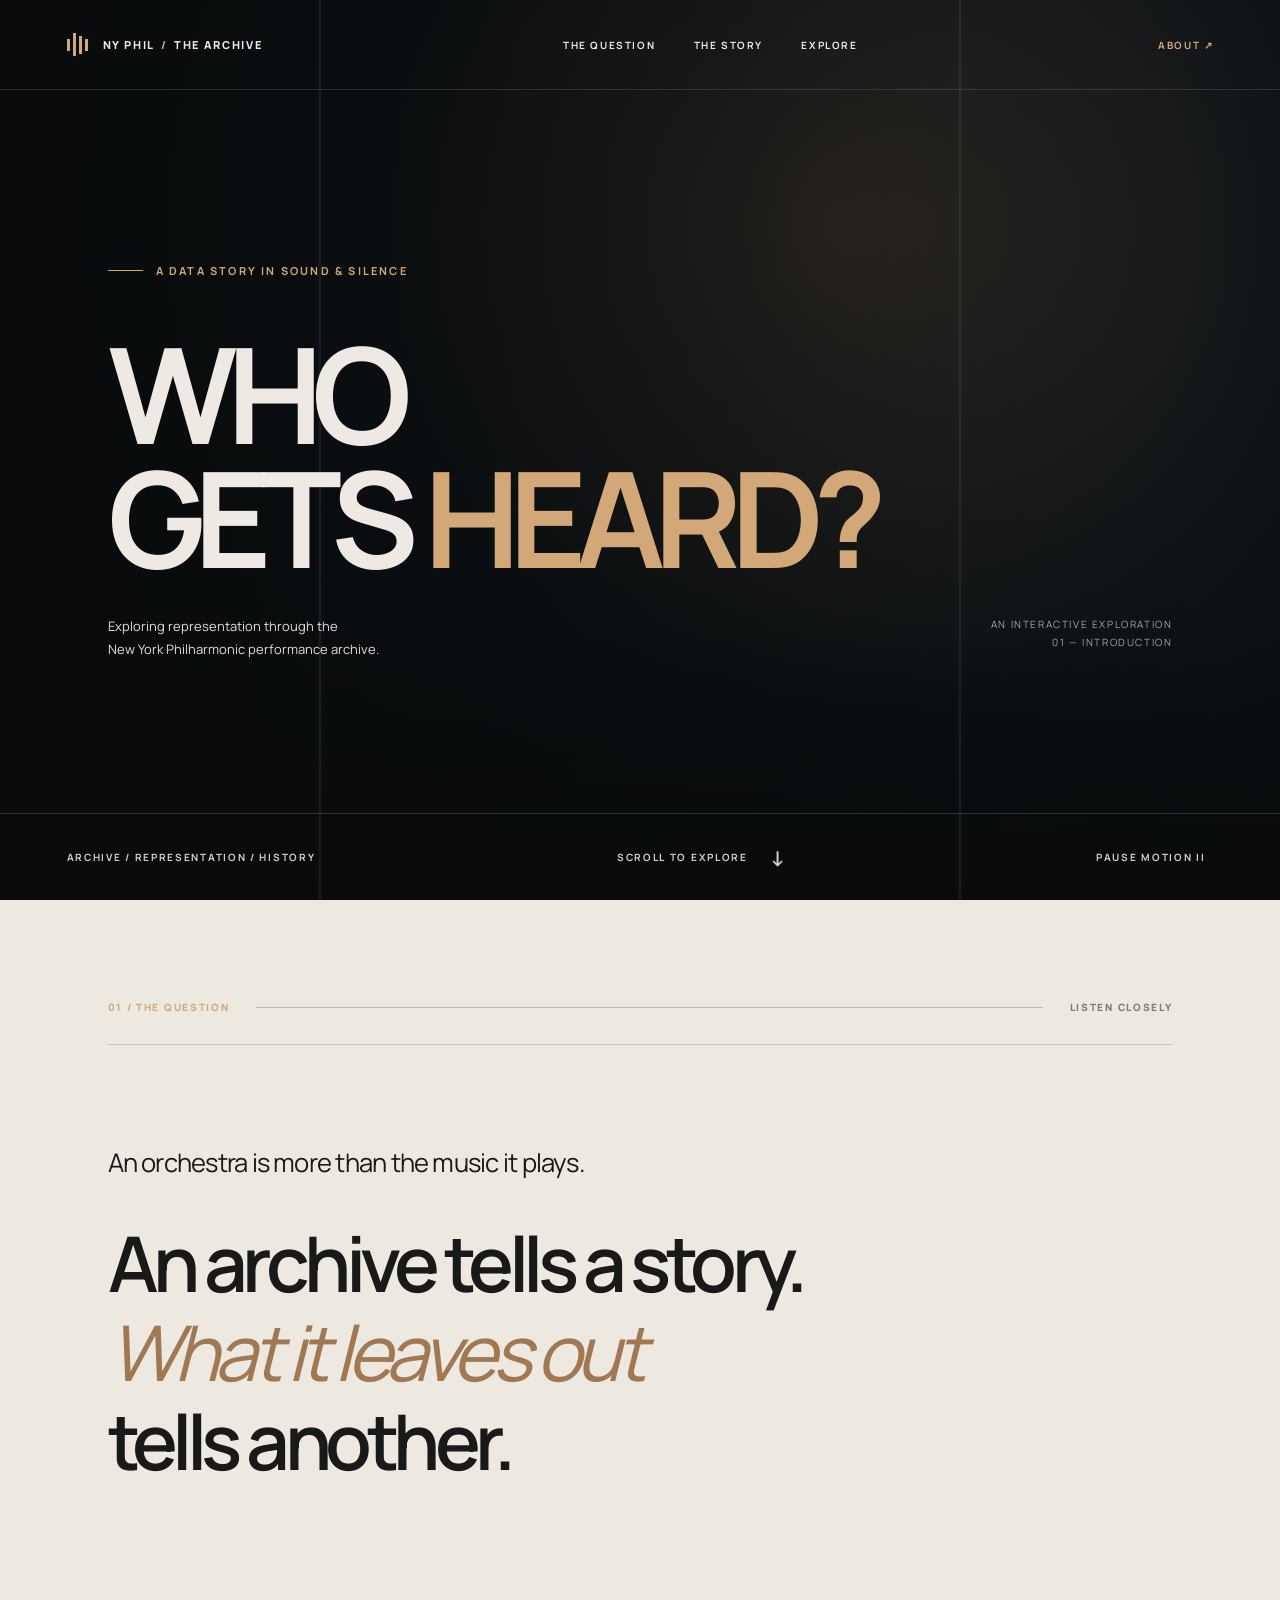
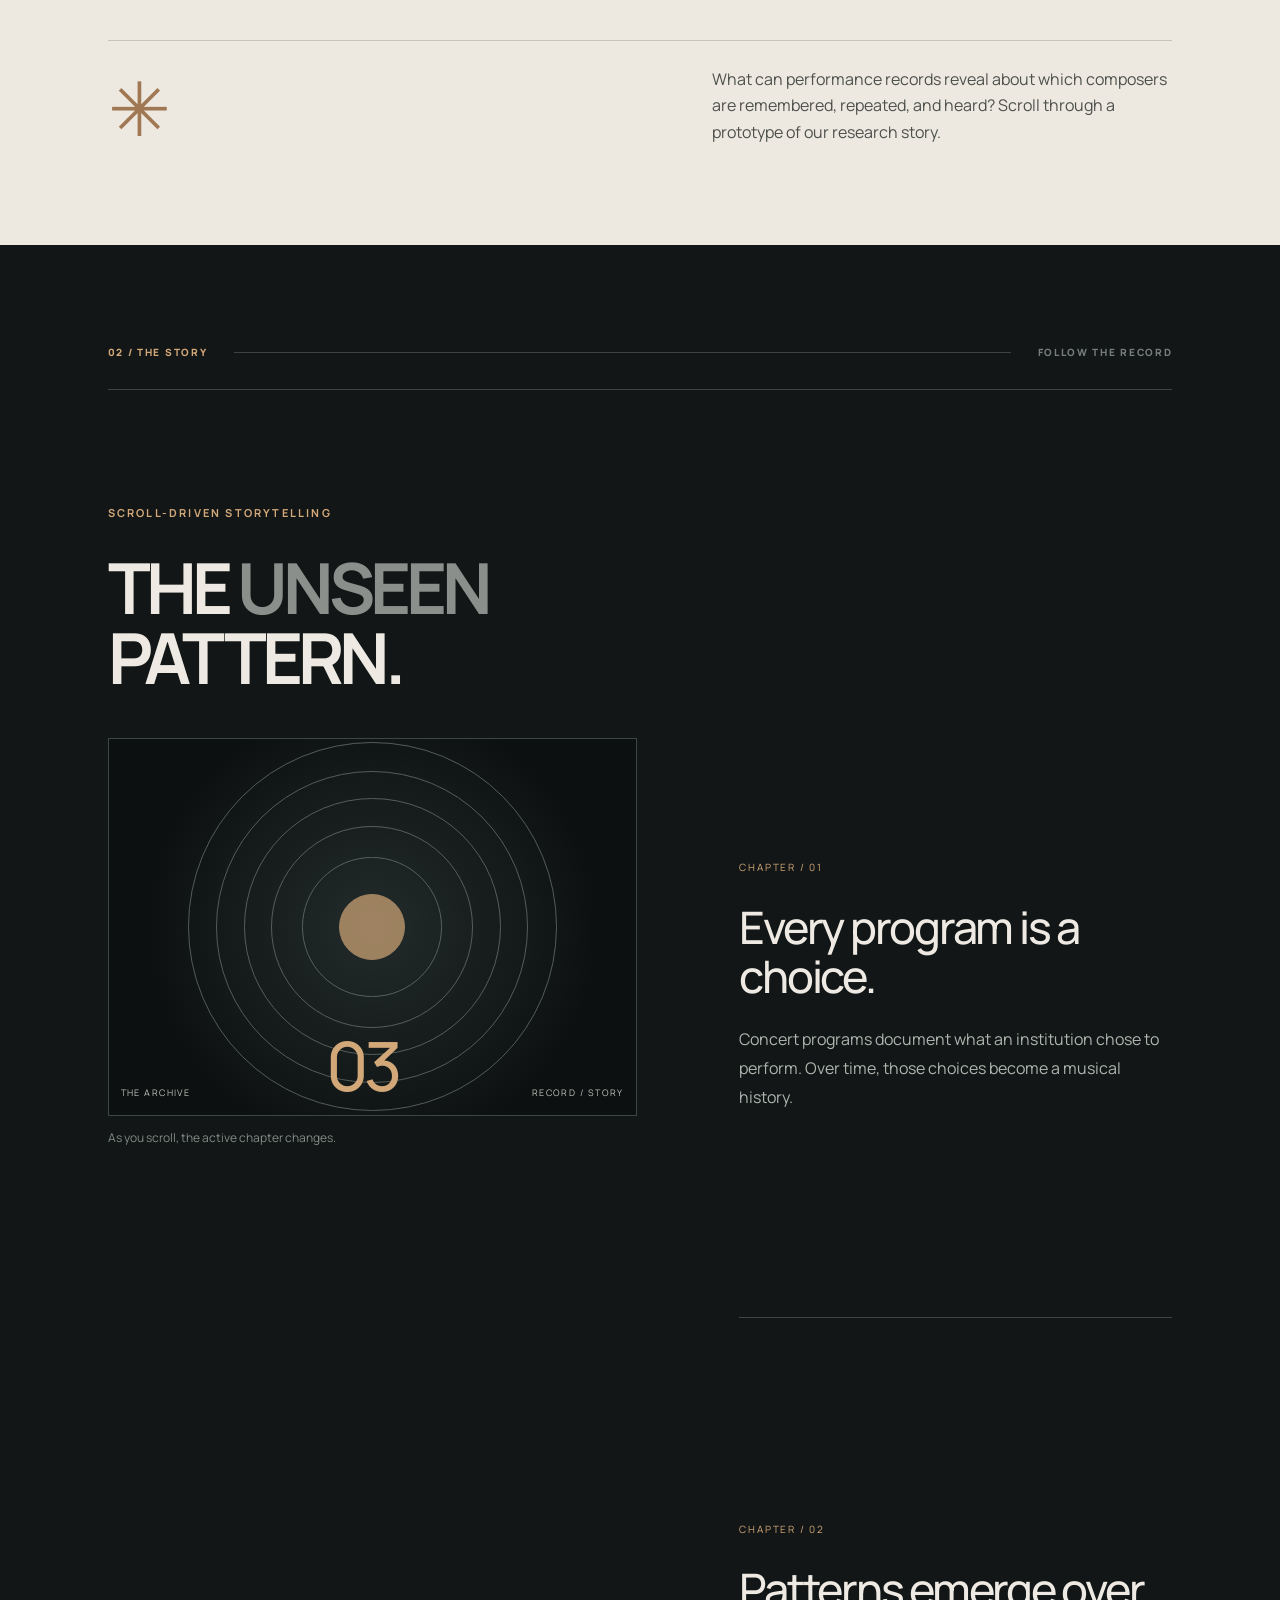
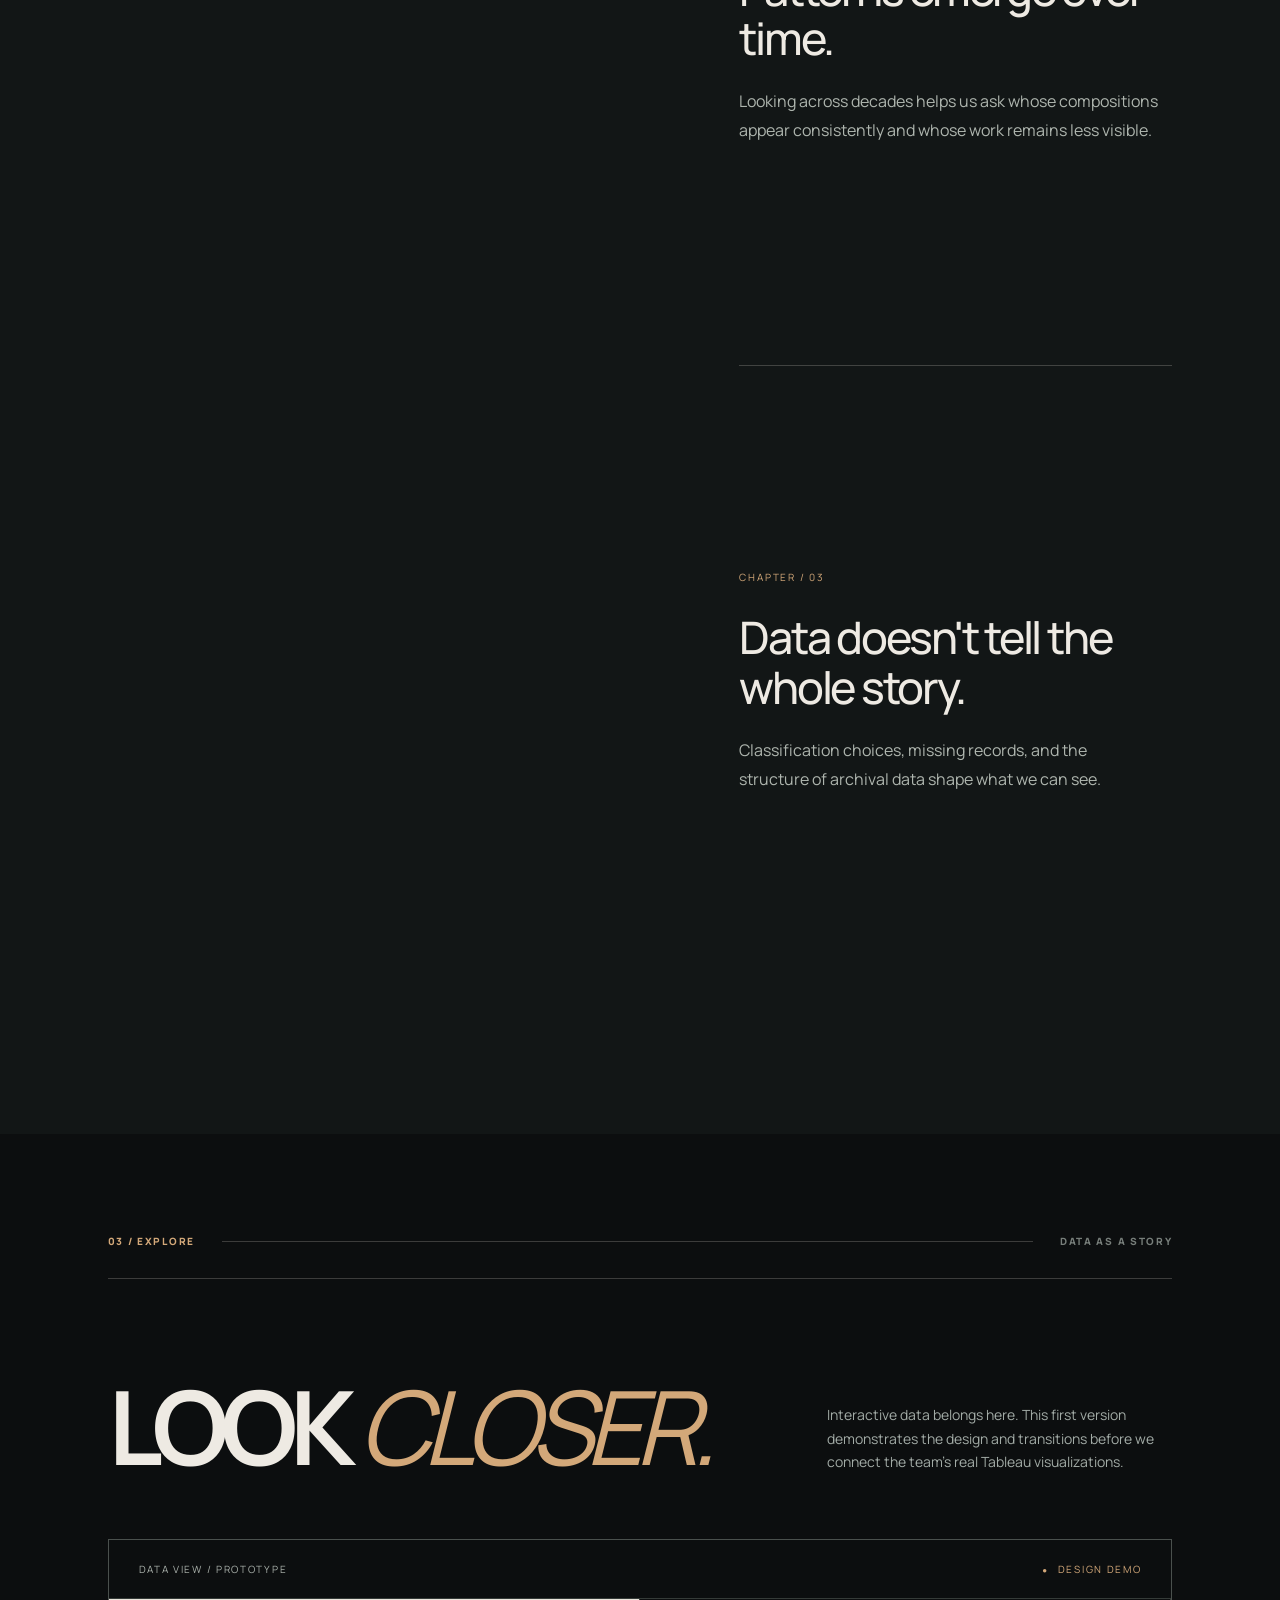
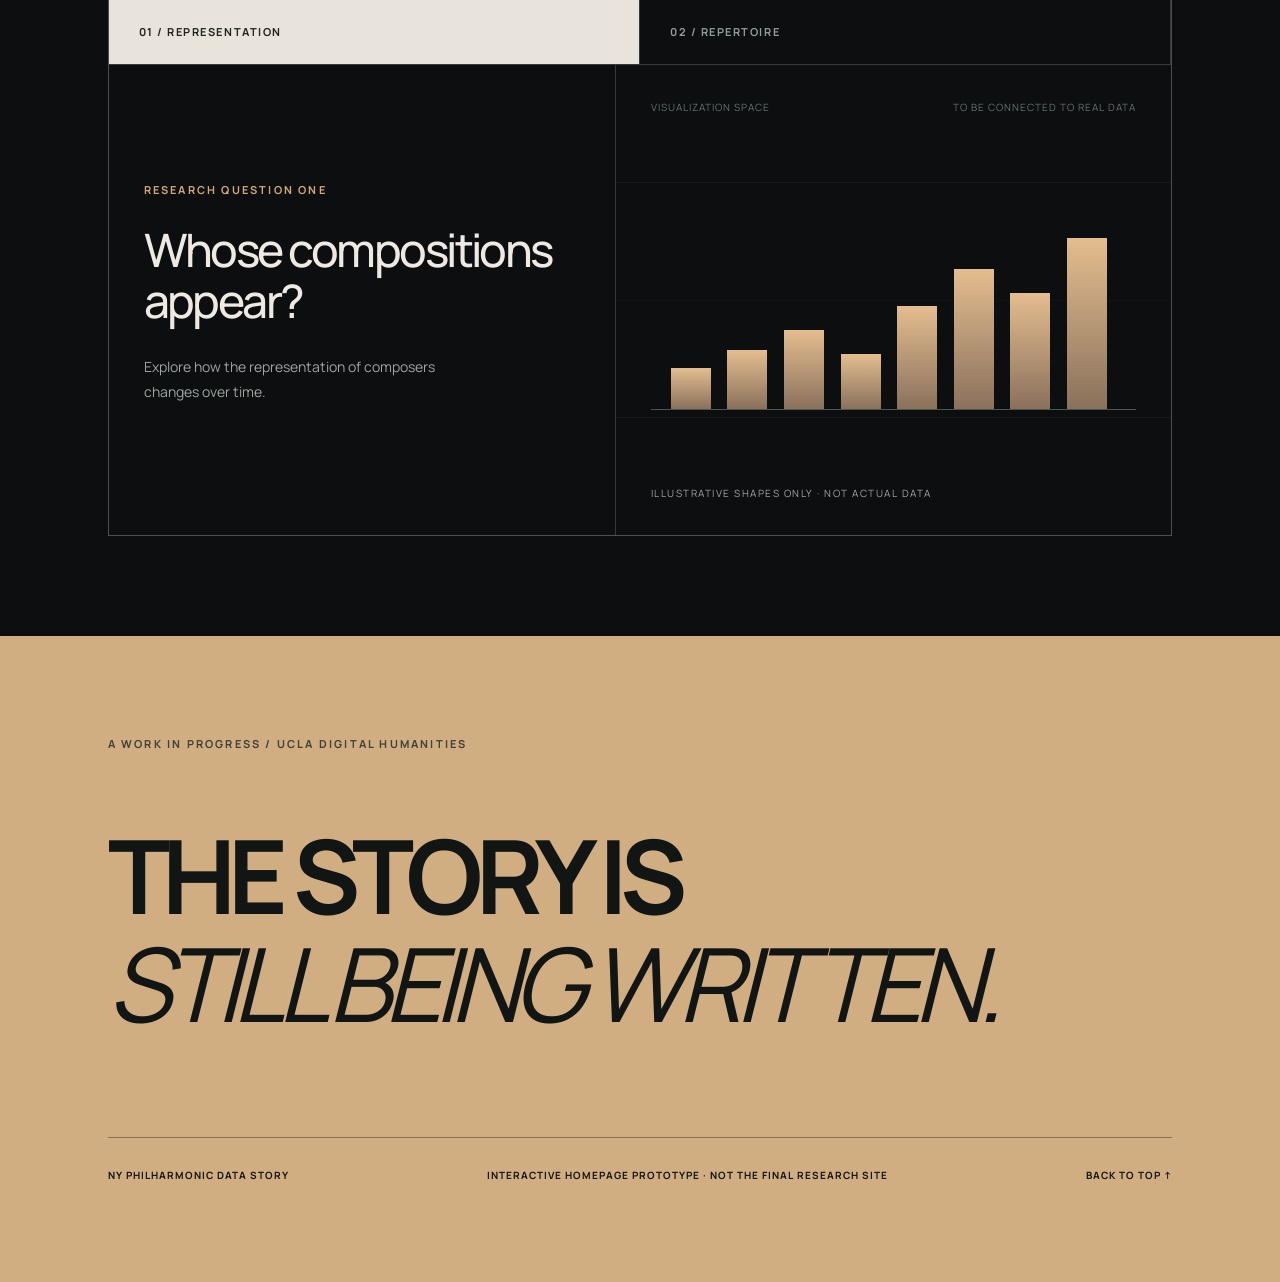
==== index.html @ b0eee741 "Add files via upload" ====
<!doctype html>
<html lang="en">
<head>
  <meta charset="utf-8" />
  <meta name="viewport" content="width=device-width, initial-scale=1" />
  <meta name="theme-color" content="#0b0d0d" />
  <meta name="description" content="A concept prototype for a New York Philharmonic data-story website." />
  <title>Who Gets Heard? | Interactive Story Prototype</title>
  <link rel="stylesheet" href="styles.css" />
  <script src="script.js" defer></script>
</head>
<body>
  <div class="scroll-progress" aria-hidden="true"><span id="progressBar"></span></div>
  <a class="skip-link" href="#main">Skip to content</a>

  <header class="site-header" id="siteHeader">
    <a class="brand" href="#top" aria-label="Who Gets Heard? Home">
      <span class="brand-mark" aria-hidden="true"><span></span><span></span><span></span><span></span></span>
      <span>NY PHIL <i>/</i> THE ARCHIVE</span>
    </a>
    <nav class="nav-links" aria-label="Primary navigation">
      <a href="#question">THE QUESTION</a>
      <a href="#story">THE STORY</a>
      <a href="#data">EXPLORE</a>
    </nav>
    <a class="header-index" href="#about">ABOUT ↗</a>
  </header>

  <main id="main">
    <section class="hero" id="top" aria-labelledby="heroTitle">
      <video id="heroVideo" class="hero-video" autoplay muted loop playsinline aria-hidden="true" preload="metadata">
        <source src="assets/hero-loop.mp4" type="video/mp4" />
      </video>
      <div class="hero-wash" aria-hidden="true"></div>
      <div class="hero-lines" aria-hidden="true"></div>
      <div class="hero-main">
        <p class="eyebrow hero-eyebrow"><span class="tiny-line"></span> A DATA STORY IN SOUND &amp; SILENCE</p>
        <h1 id="heroTitle"><span class="title-line">WHO</span><span class="title-line">GETS <em>HEARD?</em></span></h1>
        <div class="hero-meta">
          <p>Exploring representation through the<br />New York Philharmonic performance archive.</p>
          <p class="hero-chapter">AN INTERACTIVE EXPLORATION<br />01 — INTRODUCTION</p>
        </div>
      </div>
      <div class="hero-footer">
        <span class="vertical-caption">ARCHIVE / REPRESENTATION / HISTORY</span>
        <a class="scroll-cue" href="#question"><span>SCROLL TO EXPLORE</span><span class="scroll-arrow">↓</span></a>
        <button type="button" class="motion-toggle" id="motionToggle" aria-pressed="false" aria-label="Pause background video">PAUSE MOTION II</button>
      </div>
    </section>

    <section class="statement section-pad" id="question" aria-labelledby="questionTitle">
      <div class="section-heading reveal"><span class="section-number">01 / THE QUESTION</span><span class="section-line"></span><span class="section-type">LISTEN CLOSELY</span></div>
      <p class="statement-kicker reveal">An orchestra is more than the music it plays.</p>
      <h2 id="questionTitle" class="statement-title reveal">An archive tells a story.<br /><span>What it leaves out</span><br />tells another.</h2>
      <div class="statement-bottom reveal">
        <span class="asterisk" aria-hidden="true">✳</span>
        <p>What can performance records reveal about which composers are remembered, repeated, and heard? Scroll through a prototype of our research story.</p>
      </div>
    </section>

    <section class="narrative section-pad" id="story" aria-labelledby="storyTitle">
      <div class="section-heading reveal"><span class="section-number">02 / THE STORY</span><span class="section-line"></span><span class="section-type">FOLLOW THE RECORD</span></div>
      <div class="narrative-layout">
        <div class="narrative-sticky">
          <span class="eyebrow">SCROLL-DRIVEN STORYTELLING</span>
          <h2 id="storyTitle">THE <span>UNSEEN</span><br />PATTERN.</h2>
          <div class="record-art" aria-hidden="true">
            <div class="record-rings"><span></span><span></span><span></span><span></span><span></span></div>
            <div class="record-label"><span>THE ARCHIVE</span><strong id="stickyStage">01</strong><span>RECORD / STORY</span></div>
          </div>
          <p class="sticky-note">As you scroll, the active chapter changes.</p>
        </div>
        <div class="narrative-steps">
          <article class="story-step reveal" data-stage="01">
            <span class="step-number">CHAPTER / 01</span>
            <h3>Every program is a choice.</h3>
            <p>Concert programs document what an institution chose to perform. Over time, those choices become a musical history.</p>
          </article>
          <article class="story-step reveal" data-stage="02">
            <span class="step-number">CHAPTER / 02</span>
            <h3>Patterns emerge over time.</h3>
            <p>Looking across decades helps us ask whose compositions appear consistently and whose work remains less visible.</p>
          </article>
          <article class="story-step reveal" data-stage="03">
            <span class="step-number">CHAPTER / 03</span>
            <h3>Data doesn't tell the whole story.</h3>
            <p>Classification choices, missing records, and the structure of archival data shape what we can see.</p>
          </article>
        </div>
      </div>
    </section>

    <section class="data-section section-pad" id="data" aria-labelledby="dataTitle">
      <div class="section-heading reveal"><span class="section-number">03 / EXPLORE</span><span class="section-line"></span><span class="section-type">DATA AS A STORY</span></div>
      <div class="data-intro reveal"><h2 id="dataTitle">LOOK <em>CLOSER.</em></h2><p>Interactive data belongs here. This first version demonstrates the design and transitions before we connect the team's real Tableau visualizations.</p></div>
      <div class="data-panel reveal" role="region" aria-label="Interactive visualization mockup">
        <div class="data-panel-top"><span>DATA VIEW / PROTOTYPE</span><span class="status-dot">DESIGN DEMO</span></div>
        <div class="data-switcher" role="group" aria-label="Choose story view">
          <button class="data-tab active" type="button" data-tab="representation" aria-pressed="true">01 / REPRESENTATION</button>
          <button class="data-tab" type="button" data-tab="repertoire" aria-pressed="false">02 / REPERTOIRE</button>
        </div>
        <div class="data-stage">
          <div class="data-copy"><span class="eyebrow" id="dataLabel">RESEARCH QUESTION ONE</span><h3 id="dataHeadline">Whose compositions appear?</h3><p id="dataBody">Explore how the representation of composers changes over time.</p></div>
          <div class="viz-placeholder" aria-label="Placeholder for the team's actual data visualization">
            <div class="viz-axis"><span>VISUALIZATION SPACE</span><span>TO BE CONNECTED TO REAL DATA</span></div>
            <div class="viz-lines" aria-hidden="true"><span class="vline" style="--h:19%;--delay:.05s"></span><span class="vline" style="--h:27%;--delay:.15s"></span><span class="vline" style="--h:36%;--delay:.25s"></span><span class="vline" style="--h:25%;--delay:.35s"></span><span class="vline" style="--h:47%;--delay:.45s"></span><span class="vline" style="--h:64%;--delay:.55s"></span><span class="vline" style="--h:53%;--delay:.65s"></span><span class="vline" style="--h:78%;--delay:.75s"></span></div>
            <span class="viz-caption">ILLUSTRATIVE SHAPES ONLY · NOT ACTUAL DATA</span>
          </div>
        </div>
      </div>
    </section>

    <footer class="footer section-pad" id="about">
      <p class="eyebrow reveal">A WORK IN PROGRESS / UCLA DIGITAL HUMANITIES</p>
      <h2 class="reveal">THE STORY IS<br /><em>STILL BEING WRITTEN.</em></h2>
      <div class="footer-bottom"><span>NY PHILHARMONIC DATA STORY</span><span>INTERACTIVE HOMEPAGE PROTOTYPE · NOT THE FINAL RESEARCH SITE</span><a href="#top">BACK TO TOP ↑</a></div>
    </footer>
  </main>
</body>
</html>
---- styles.css ----
@import url('https://fonts.googleapis.com/css2?family=DM+Sans:wght@400;500;600;700&family=Manrope:wght@300;400;500;600;700;800&display=swap');
:root { --ink:#0b0d0d; --paper:#eeeae3; --muted:#9a9b96; --accent:#d3a879; --line:rgba(232,228,220,.22); --font:'Manrope',Helvetica,Arial,sans-serif; }
* { box-sizing:border-box; }
html { scroll-behavior:smooth; }
body { background:var(--ink); color:var(--paper); font-family:var(--font); margin:0; overflow-x:hidden; -webkit-font-smoothing:antialiased; }
a { color:inherit; text-decoration:none; }
button { font:inherit; cursor:pointer; }
button:focus-visible,a:focus-visible { outline:2px solid var(--accent); outline-offset:5px; }
::selection { background:var(--accent);color:#0b0d0d; }
.scroll-progress { z-index:100;position:fixed;top:0;left:0;right:0;height:2px;background:transparent; }
.scroll-progress span { display:block; height:100%; width:0; background:var(--accent); }
.skip-link { position:fixed;top:-60px;left:20px;background:#fff;color:#000;padding:12px;z-index:101; }
.skip-link:focus { top:12px; }
.site-header { position:absolute; z-index:40; top:0; left:0; width:100%; display:flex;align-items:center;justify-content:space-between;padding:32px clamp(24px,5.2vw,100px);gap:25px;border-bottom:1px solid rgba(255,255,255,.12); }
.brand { display:flex; align-items:center; gap:15px; font-size:11px; font-weight:800;letter-spacing:.15em;white-space:nowrap; }
.brand i { font-style:normal;color:var(--accent);padding:0 3px; }
.brand-mark { height:25px;display:flex;gap:3px;align-items:center; }
.brand-mark span { display:block;width:3px;background:var(--accent); }
.brand-mark span:nth-child(1),.brand-mark span:nth-child(4){height:12px;}
.brand-mark span:nth-child(2){height:23px;}.brand-mark span:nth-child(3){height:18px;}
.nav-links { display:flex;gap:clamp(18px,3vw,50px); }
.nav-links a,.header-index{font-size:10px;font-weight:700;letter-spacing:.16em;transition:color .25s;white-space:nowrap;}
.nav-links a:hover,.header-index:hover,.footer a:hover {color:var(--accent);}
.header-index {color:var(--accent);}
.hero {position:relative;min-height:100svh; min-height:max(740px,100svh);display:flex;align-items:center;isolation:isolate;background:radial-gradient(circle at 65% 25%,#3a322a,#0e1418 46%,#090b0c 90%);overflow:hidden;}
.hero-video {position:absolute;z-index:-3;inset:0;width:100%;height:100%;object-fit:cover;opacity:.7;filter:grayscale(100%) contrast(1.15);}
.hero-wash {position:absolute;z-index:-2;inset:0;background:linear-gradient(90deg,rgba(8,10,11,.78) 4%,rgba(8,10,11,.5) 57%,rgba(8,10,11,.1) 95%),linear-gradient(0deg,rgba(8,10,11,.95),transparent 30%);}
.hero-lines {position:absolute;z-index:-1;inset:0;pointer-events:none;background-image:linear-gradient(90deg,transparent 24.8%,rgba(255,255,255,.07) 25%,transparent 25.2%,transparent 74.8%,rgba(255,255,255,.07) 75%,transparent 75.2%);}
.hero-main {width:100%;padding:clamp(180px,22vh,255px) clamp(24px,8.4vw,155px) 160px;}
.eyebrow {font-size:11px;font-weight:700;letter-spacing:.20em;color:var(--accent);}
.hero-eyebrow {display:flex;align-items:center;gap:13px; margin-bottom:clamp(34px,6vh,75px);}
.tiny-line{height:1px;width:35px;background:var(--accent);}
h1,h2,h3,p{margin-top:0;}
.hero h1 {font-weight:700;font-size:clamp(73px,10.4vw,190px);letter-spacing:-.082em;line-height:.93;max-width:1650px;margin-bottom:35px;}
.title-line{display:block;animation:titleIn 1.1s cubic-bezier(.22,1,.36,1) both;}
.title-line:nth-child(2){animation-delay:.2s;}
.hero h1 em{font-style:normal;color:var(--accent);}
@keyframes titleIn {from{opacity:0;transform:translateY(55px)}to{opacity:1;transform:translateY(0)}}
.hero-meta {display:flex; justify-content:space-between;gap:40px;max-width:1200px;}
.hero-meta p{font-size:13px;line-height:1.8;color:#e5ded6;}
.hero-meta .hero-chapter{text-align:right;color:#a5a8a7;font-size:10px;letter-spacing:.16em;}
.hero-footer {position:absolute;bottom:0;width:100%;padding:28px clamp(24px,5.2vw,100px);display:flex;align-items:center;justify-content:space-between;border-top:1px solid rgba(255,255,255,.16);}
.vertical-caption,.scroll-cue,.motion-toggle{font-size:10px;font-weight:700;letter-spacing:.17em;color:#d0d0cd;}
.scroll-cue{display:flex;align-items:center;gap:22px;}
.scroll-arrow{font-size:21px;line-height:1;animation:bounce 1.8s ease-in-out infinite;}
@keyframes bounce {50%{transform:translateY(7px)}}
.motion-toggle {background:transparent;border:0;padding:8px;}
.section-pad {padding:100px clamp(24px,8.4vw,155px);}
.section-heading {display:flex;align-items:center;gap:27px;padding-bottom:30px;border-bottom:1px solid var(--line);margin-bottom:100px;font-size:10px;font-weight:800;letter-spacing:.17em;}
.section-number{white-space:nowrap;color:var(--accent);}.section-line{height:1px;background:var(--line);flex:1}.section-type{white-space:nowrap;color:#777e7a;}
.statement{background:#ede9e1;color:#171a19;min-height:105vh;display:flex;flex-direction:column;}
.statement .section-heading {border-color:rgba(0,0,0,.15);}.statement .section-line{background:rgba(0,0,0,.2)}.statement .section-type{color:#777c76;}
.statement-kicker{font-size:clamp(16px,2vw,27px);letter-spacing:-.03em;margin-bottom:38px;}
.statement-title{font-size:clamp(45px,6vw,110px);font-weight:600;letter-spacing:-.072em;line-height:1.16;margin-bottom:auto;}
.statement-title span{font-style:italic;font-weight:400;color:#a17854;}
.statement-bottom{margin-top:90px;display:flex;justify-content:space-between;align-items:end;gap:30px;border-top:1px solid #c9c5bd;padding-top:25px;}
.asterisk{color:#a17854;font-size:75px;line-height:1;}
.statement-bottom p{max-width:460px;font-size:16px;line-height:1.65;color:#4d504b;margin:0;}
.narrative{background:#121616;padding-bottom:120px;}
.narrative-layout{display:grid;grid-template-columns:1.1fr .9fr;gap:clamp(50px,8vw,150px);}
.narrative-sticky{position:sticky;top:65px;align-self:start;padding-top:10px;}
.narrative-sticky h2{font-size:clamp(44px,5.5vw,100px);line-height:1;letter-spacing:-.07em;margin:30px 0 45px;}
.narrative-sticky h2 span{color:#8b8f8b;}
.record-art{width: min(100%, 560px);aspect-ratio:1.4;position:relative;overflow:hidden;border:1px solid #3d4643;background:radial-gradient(circle at center,#222b2b 0,#0d1010 70%);display:grid;place-items:center;}
.record-rings{position:absolute;width:70%;aspect-ratio:1;display:grid;place-items:center;border:1px solid #6f7b73;border-radius:50%;animation:recordSpin 30s linear infinite;opacity:.7;}
.record-rings span{position:absolute;border:1px solid #6f7b73;border-radius:50%;width:85%;aspect-ratio:1;}
.record-rings span:nth-child(2){width:70%;}.record-rings span:nth-child(3){width:55%;}.record-rings span:nth-child(4){width:38%;}.record-rings span:nth-child(5){width:18%;background:var(--accent);border-color:var(--accent);}
@keyframes recordSpin{to{transform:rotate(360deg)}}
.record-label{z-index:2;position:absolute;inset:auto 12px 16px;display:flex;align-items:end;justify-content:space-between;color:#bfc5bd;font-size:9px;letter-spacing:.16em;}
.record-label strong{font-size:68px;font-weight:500;letter-spacing:-.08em;color:var(--accent);line-height:1;}
.sticky-note{margin-top:13px;color:#828b85;font-size:12px;}
.narrative-steps{padding-top:20vh;}
.story-step{min-height:72vh;display:flex;flex-direction:column;justify-content:center;max-width:490px;border-bottom:1px solid var(--line);}
.story-step:last-child{border-bottom:0;}
.step-number{font-size:10px;letter-spacing:.18em;color:var(--accent);margin-bottom:28px;}
.story-step h3{font-size:clamp(36px,3.5vw,64px);line-height:1.1;letter-spacing:-.05em;font-weight:500;margin-bottom:25px;}
.story-step p{font-size:16px;line-height:1.8;color:#aeb5ae;max-width:420px;}
.data-section{background:#0c0e0f;}
.data-intro{display:flex;align-items:end;justify-content:space-between;gap:40px;margin-bottom:65px;}
.data-intro h2{font-size:clamp(60px,8vw,150px);line-height:.93;letter-spacing:-.08em;margin:0;}
.data-intro h2 em{font-weight:400;color:var(--accent);}
.data-intro p{max-width:345px;color:#a2aba6;font-size:14px;line-height:1.7;margin:0;}
.data-panel{border:1px solid #4a504d;}
.data-panel-top{padding:22px 30px;border-bottom:1px solid #353b38;display:flex;justify-content:space-between;gap:15px;color:#aab1ab;font-size:10px;letter-spacing:.17em;}
.status-dot{color:var(--accent);}.status-dot:before{content:'●';font-size:8px;margin-right:9px;}
.data-switcher{display:flex;flex-wrap:wrap;border-bottom:1px solid #353b38;}
.data-tab{flex:1;min-width:210px;text-align:left;background:transparent;color:#929c96;border:0;border-right:1px solid #353b38;padding:25px 30px;font-size:11px;font-weight:700;letter-spacing:.14em;transition:background .2s,color .2s;}
.data-tab.active{background:#e9e4db;color:#202321;}.data-tab:not(.active):hover{background:#212725;color:#fff;}
.data-stage{display:grid;grid-template-columns:1fr 1.1fr;min-height:470px;}
.data-copy{padding:70px 35px;display:flex;flex-direction:column;justify-content:center;}
.data-copy h3{font-size:clamp(36px,3.6vw,68px);line-height:1.1;letter-spacing:-.055em;font-weight:500;max-width:420px;margin:28px 0;}
.data-copy p{color:#9da6a0;max-width:300px;line-height:1.8;font-size:14px;}
.viz-placeholder{border-left:1px solid #353b38;padding:35px;display:flex;flex-direction:column;justify-content:space-between;background:repeating-linear-gradient(0deg,transparent,transparent calc(25% - 1px),rgba(255,255,255,.05) 25%);}
.viz-axis{display:flex;justify-content:space-between;gap:15px;color:#66726c;font-size:10px;letter-spacing:.1em;}
.viz-lines{display:flex;align-items:end;gap:clamp(8px,1.3vw,20px);height:220px;border-bottom:1px solid #4a554d;padding:0 20px;}
.vline{display:block;flex:1;max-width:40px;height:var(--h);background:linear-gradient(180deg,#e4bd8f,#8a715c);transform-origin:bottom;animation:growUp .9s cubic-bezier(.2,.8,.2,1) backwards;animation-delay:var(--delay);}
@keyframes growUp{from{transform:scaleY(0)}to{transform:scaleY(1)}}
.viz-caption{font-size:10px;letter-spacing:.15em;color:#a0a79f;}
.footer{background:#d1ad82;color:#111514;min-height:70vh;display:flex;flex-direction:column;justify-content:space-between;}
.footer .eyebrow{color:#3d413a;}
.footer h2{font-size:clamp(55px,8vw,135px);line-height:1.05;letter-spacing:-.075em;margin:60px 0 100px;}
.footer h2 em{font-weight:400;}
.footer-bottom{border-top:1px solid rgba(0,0,0,.35);padding-top:30px;display:flex;flex-wrap:wrap;gap:25px;justify-content:space-between;font-size:10px;font-weight:700;letter-spacing:.1em;}
.reveal{opacity:1;transform:none;}
.js-motion .reveal{opacity:0;transform:translateY(45px);transition:opacity .85s cubic-bezier(.2,.8,.2,1),transform .85s cubic-bezier(.2,.8,.2,1);}
.js-motion .reveal.visible{opacity:1;transform:translateY(0);}
@media (max-width:850px){
 .site-header{padding:25px 24px;}.nav-links{gap:16px;}.nav-links a{font-size:9px;}.header-index{display:none;}
 .hero-main{padding:210px 6vw 160px;}.hero h1{font-size:clamp(62px,12vw,120px);}
 .section-pad{padding:80px 6vw;}.section-heading{margin-bottom:70px;}
 .narrative-layout{grid-template-columns:1fr;gap:20px;}.narrative-sticky{position:relative;top:auto;}.narrative-steps{padding-top:0;}.story-step{min-height:50vh;}
 .data-intro{display:block;}.data-intro p{margin-top:35px;}.data-stage{grid-template-columns:1fr;}.viz-placeholder{border-left:0;border-top:1px solid #353b38;min-height:330px;}
}
@media (max-width:570px){
 .site-header{align-items:start;}.brand{font-size:9px;}.nav-links{gap:14px;flex-wrap:wrap;justify-content:end;}.nav-links a{font-size:8px;}.nav-links a:first-child{display:none;}
 .hero{min-height:730px;}.hero-main{padding:180px 24px 170px;}.hero h1{font-size:clamp(60px,13vw,95px);}.hero h1 em{display:block;}
 .hero-eyebrow{font-size:9px;letter-spacing:.12em;}.hero-meta{display:block;}.hero-chapter{display:none;}.hero-footer{padding:20px 24px;}.vertical-caption{display:none;}.scroll-cue,.motion-toggle{font-size:9px;}
 .section-heading{gap:10px;font-size:9px;}.section-type{font-size:8px;}.statement{min-height:820px;}.statement-title{font-size:clamp(41px,10vw,65px);}.statement-bottom{display:block;}.statement-bottom p{margin-top:15px;}
 .narrative-sticky h2{font-size:60px;}.record-art{aspect-ratio:1.25;}.story-step{min-height:55vh;}.data-intro h2{font-size:65px;}.data-panel-top{padding:18px;font-size:9px;}.data-tab{padding:18px;font-size:10px;min-width:100%;}.data-copy{padding:40px 20px;}.viz-placeholder{padding:18px;}.viz-axis{font-size:8px;}.footer h2{font-size:55px;}
}
@media (prefers-reduced-motion:reduce){html{scroll-behavior:auto}.title-line,.scroll-arrow,.record-rings,.vline{animation:none!important}.js-motion .reveal{opacity:1;transform:none;transition:none}.data-tab{transition:none}}
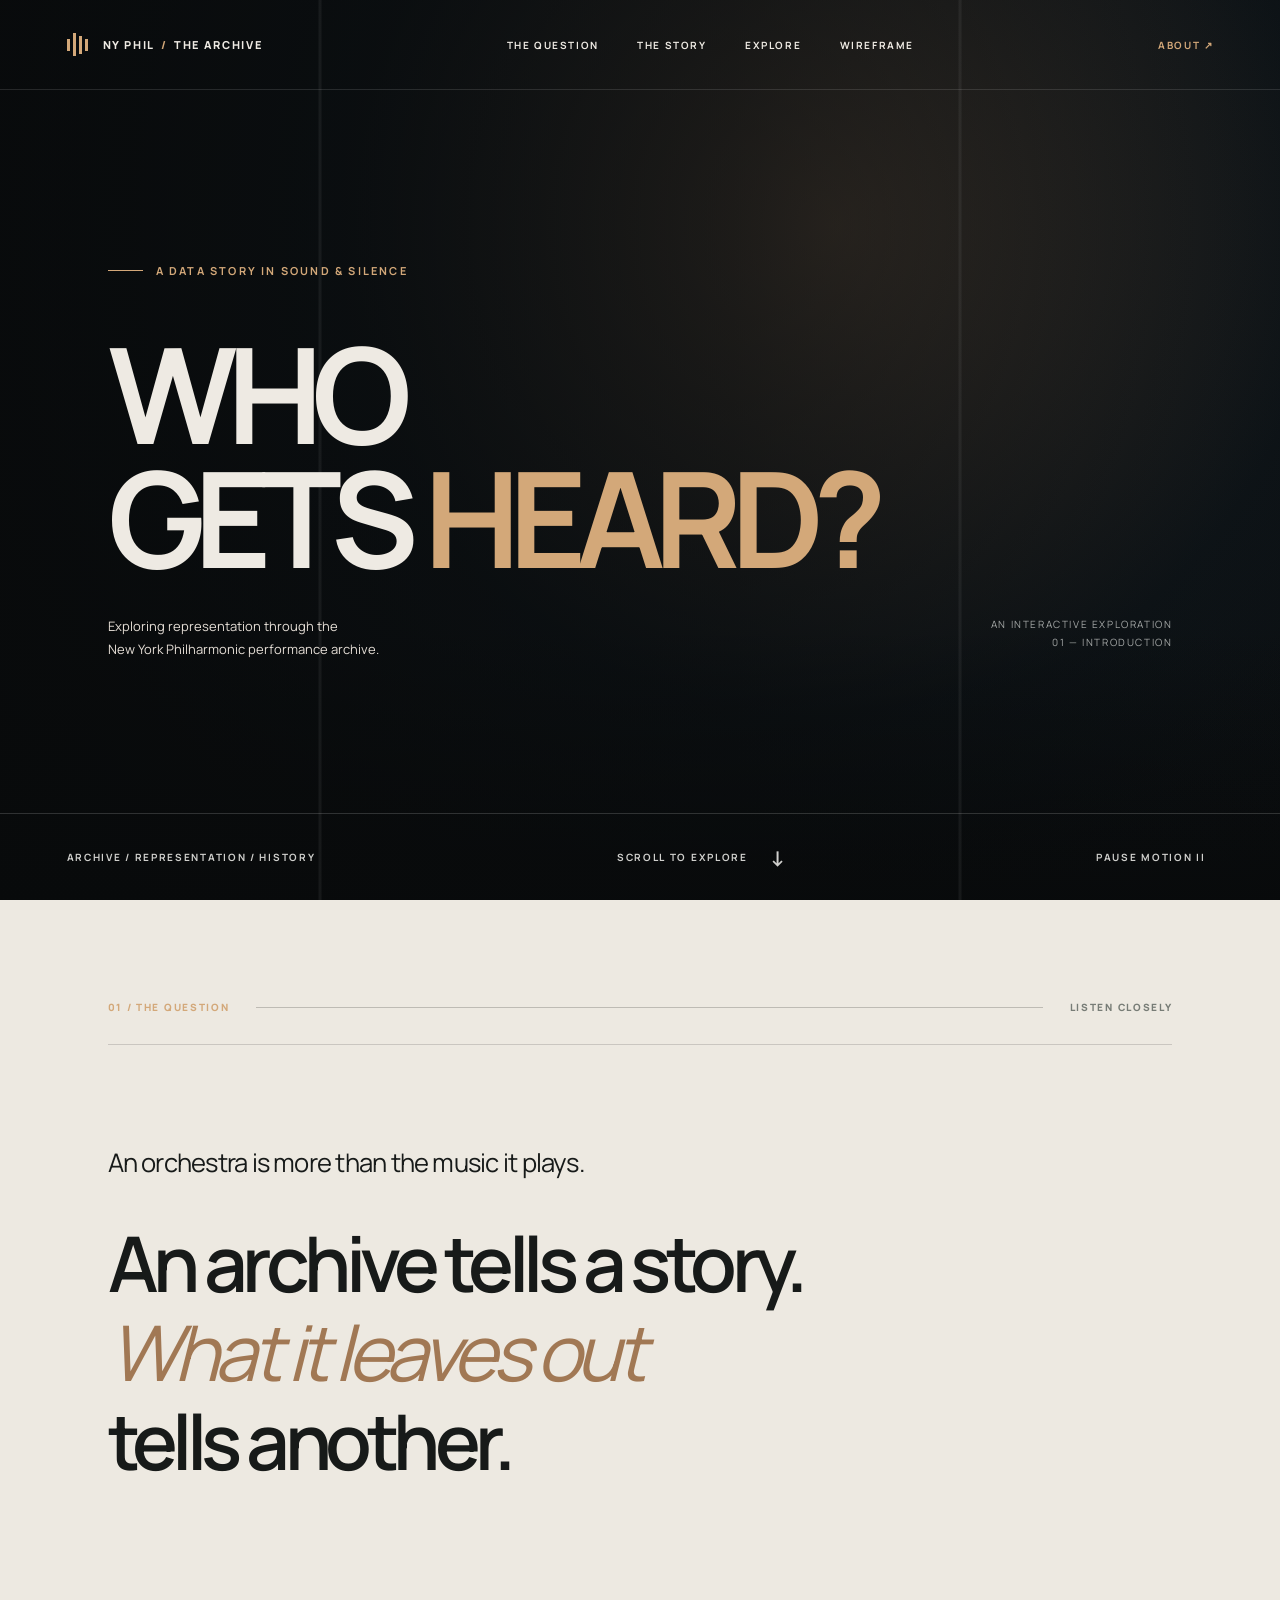
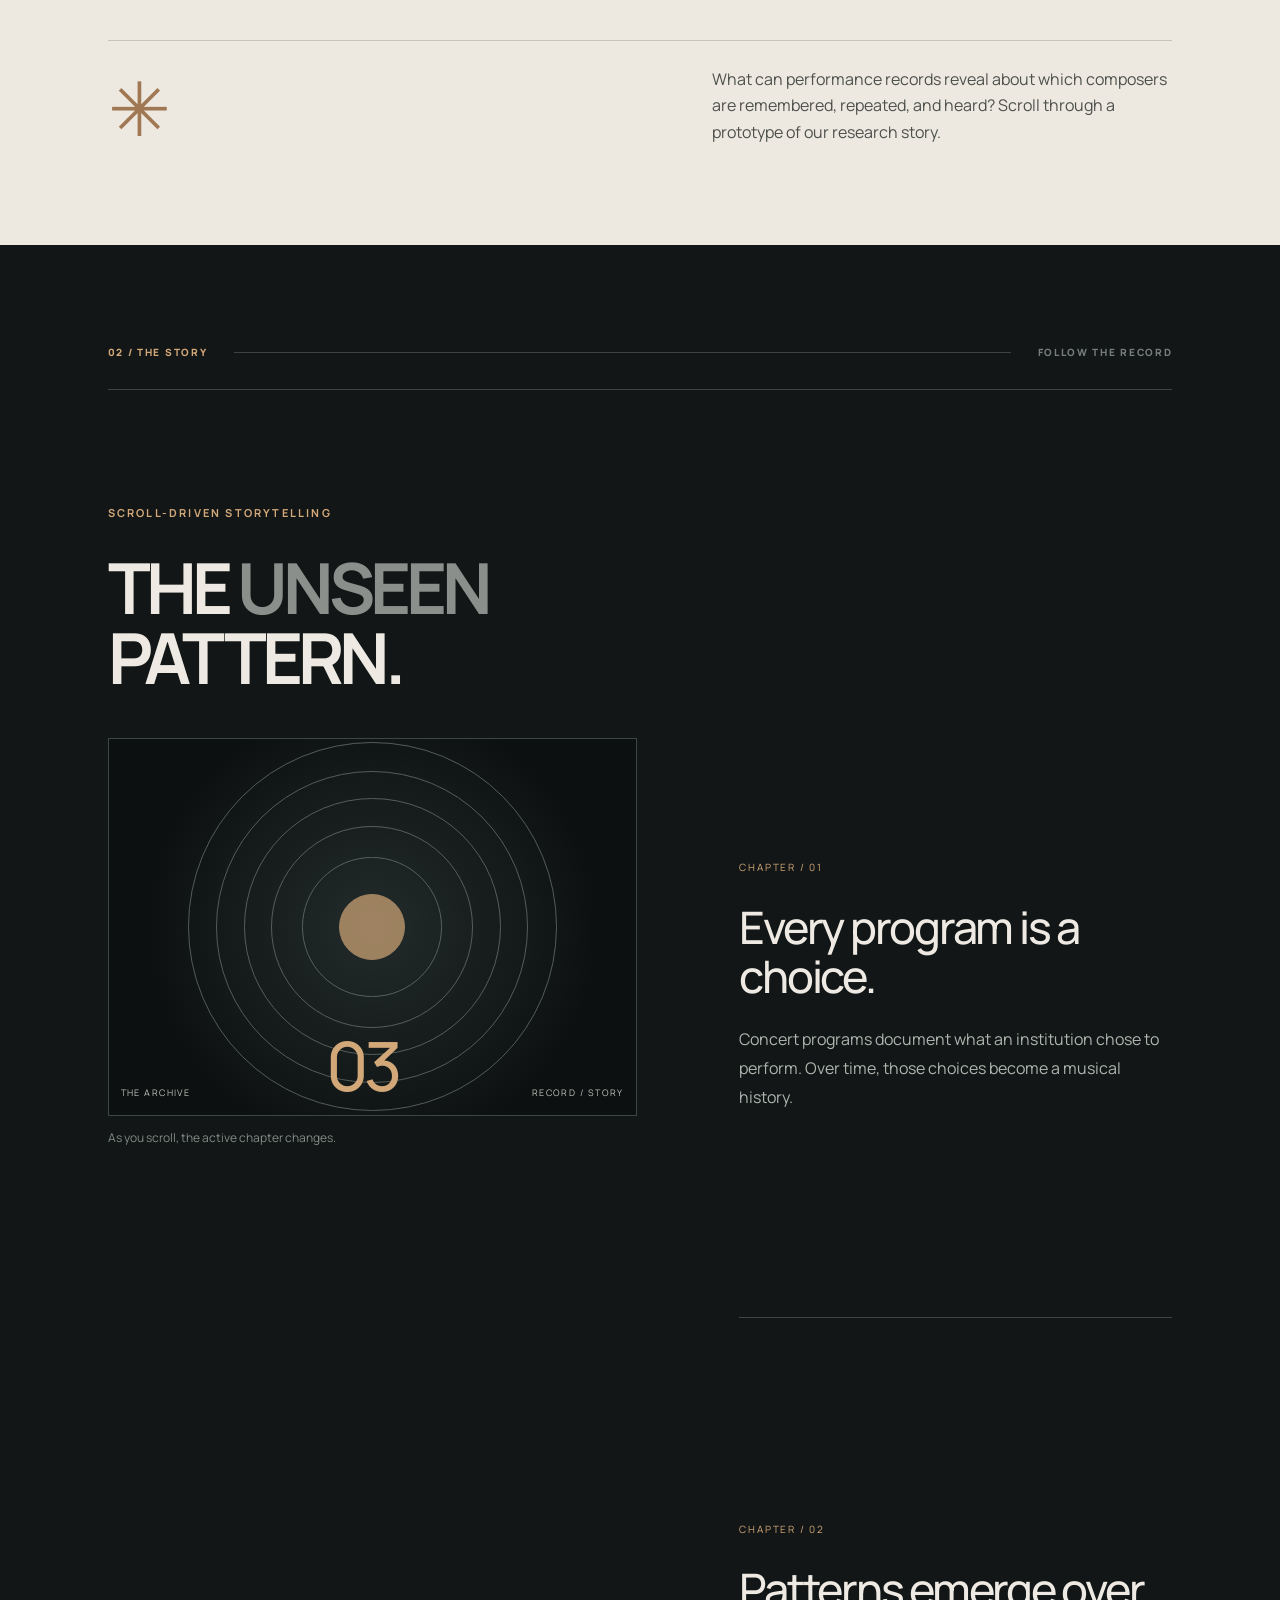
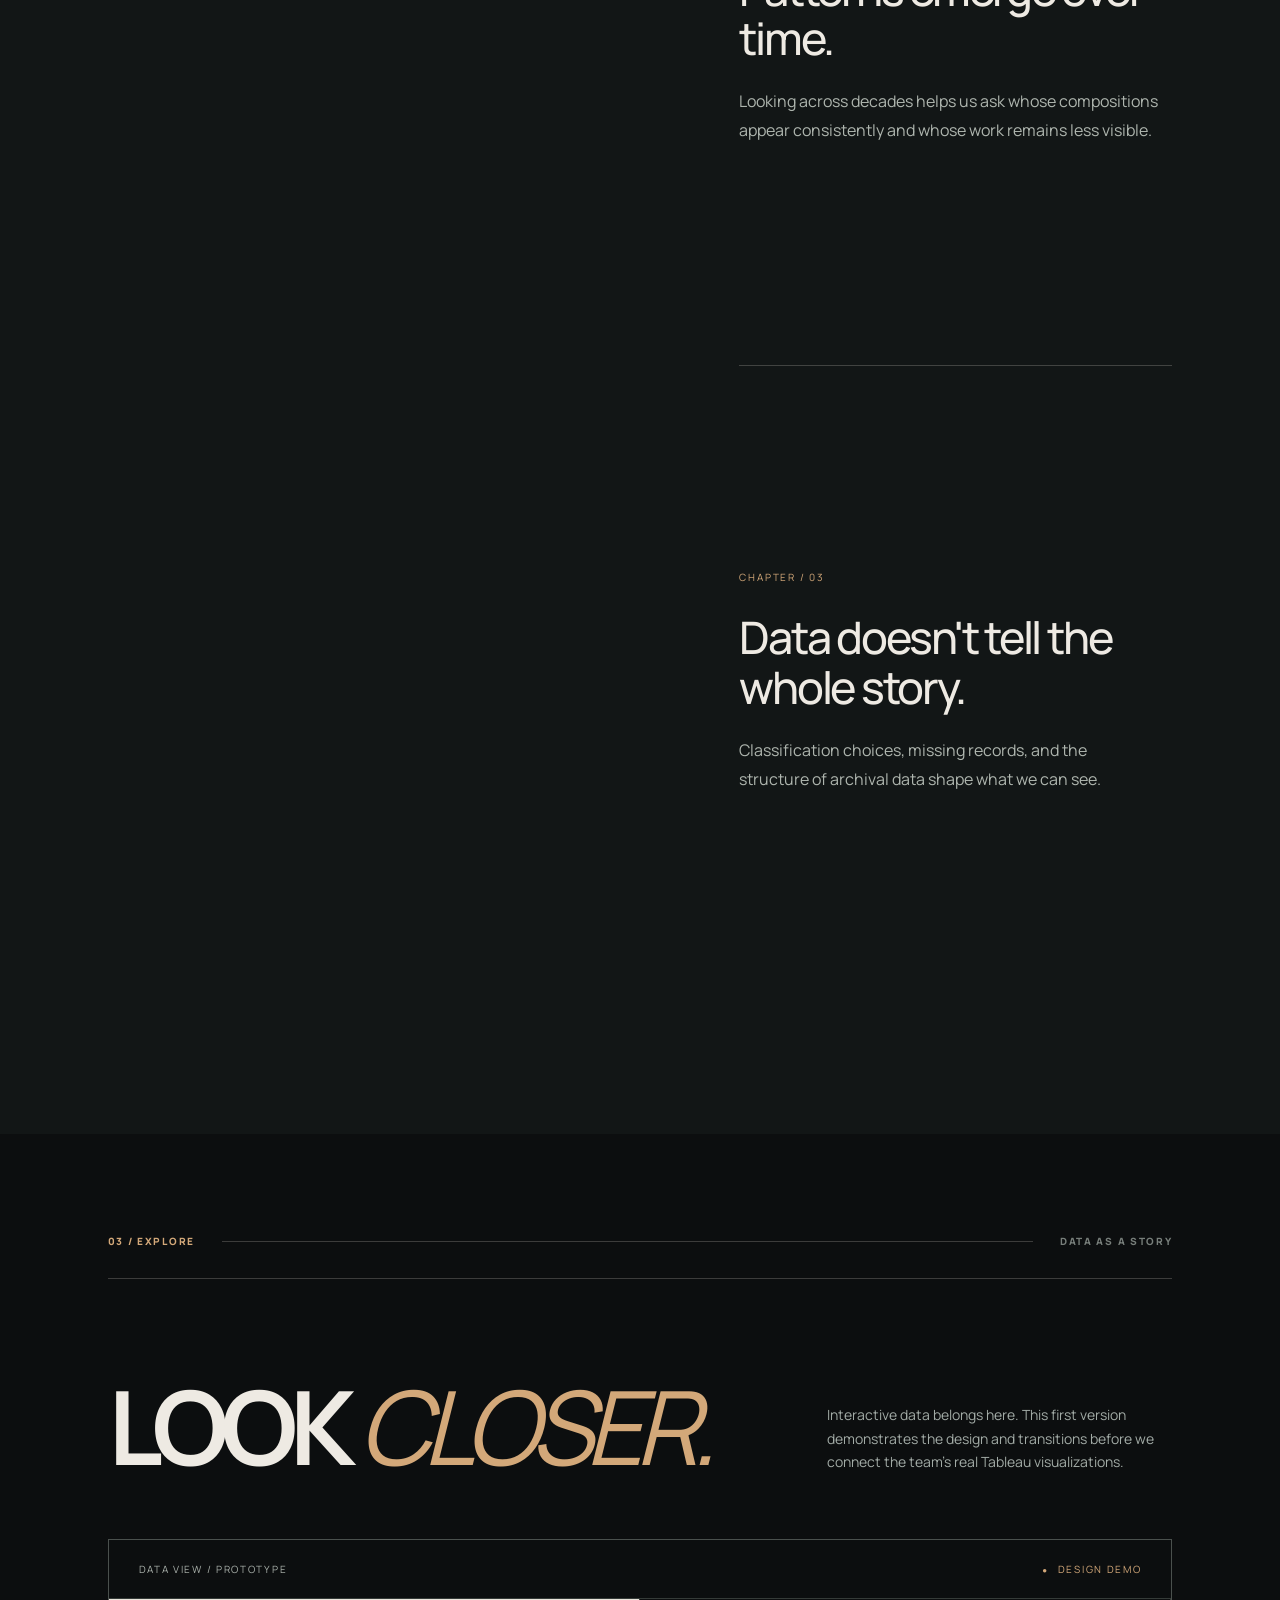
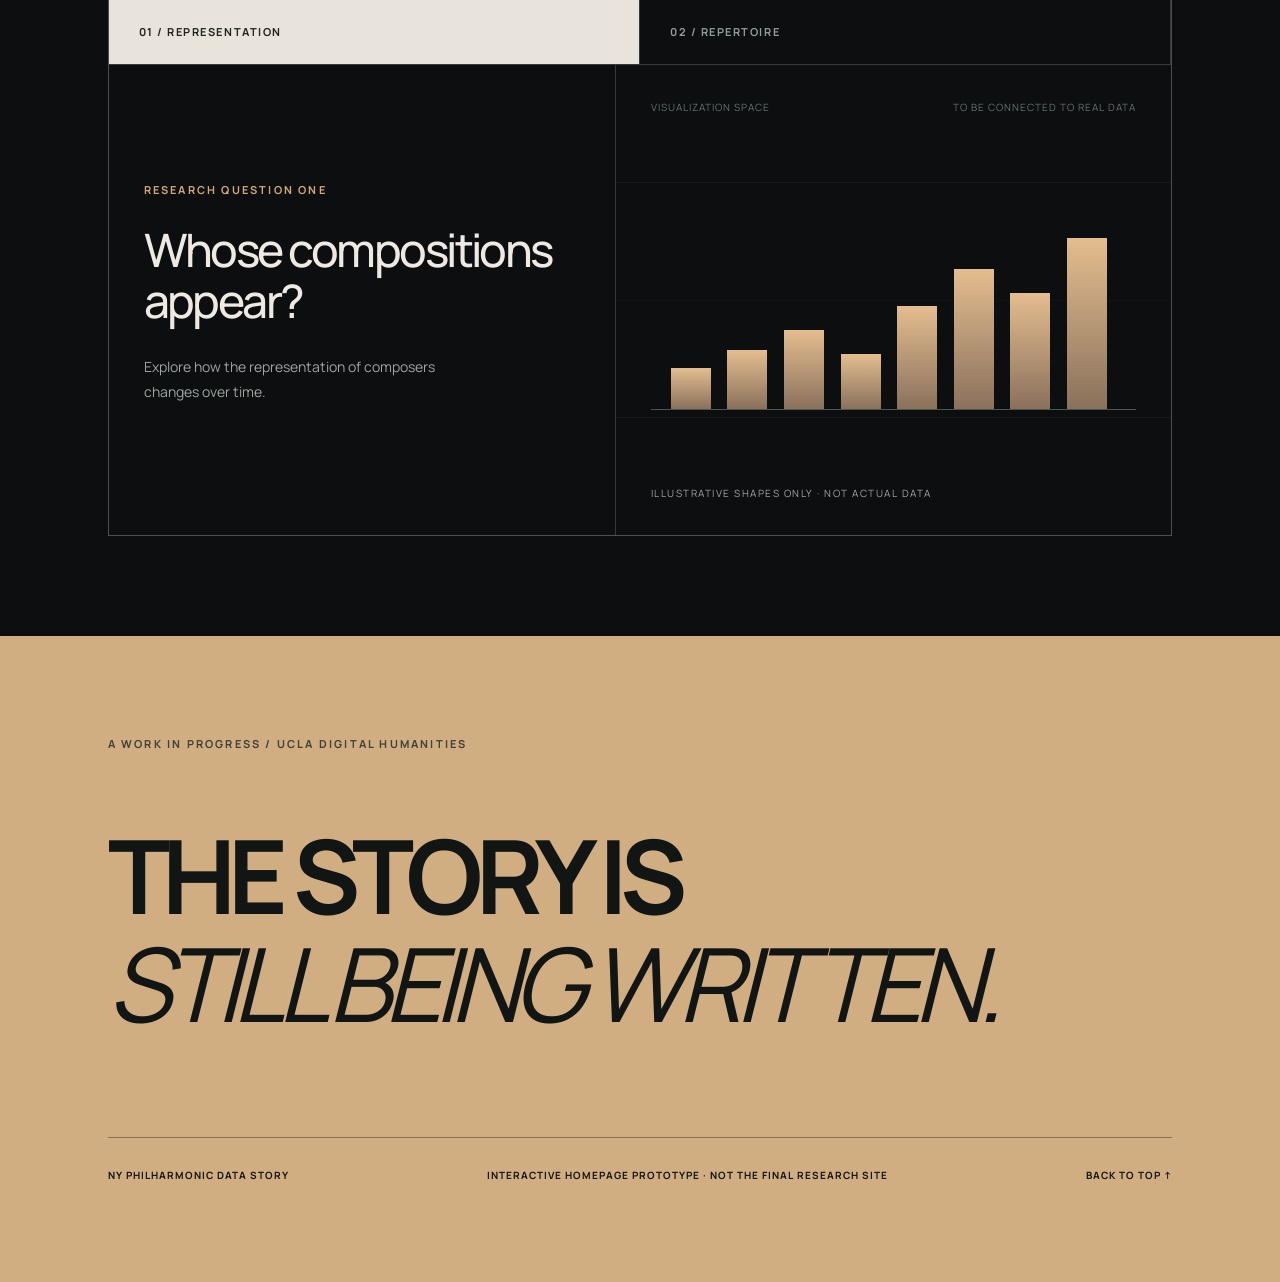
==== commit 2d37efe3: "Link Figma wireframe preview from interactive homepage" ====
--- a/index.html
+++ b/index.html
@@ -22,6 +22,7 @@
       <a href="#question">THE QUESTION</a>
       <a href="#story">THE STORY</a>
       <a href="#data">EXPLORE</a>
+      <a href="wireframe.html">WIREFRAME</a>
     </nav>
     <a class="header-index" href="#about">ABOUT ↗</a>
   </header>
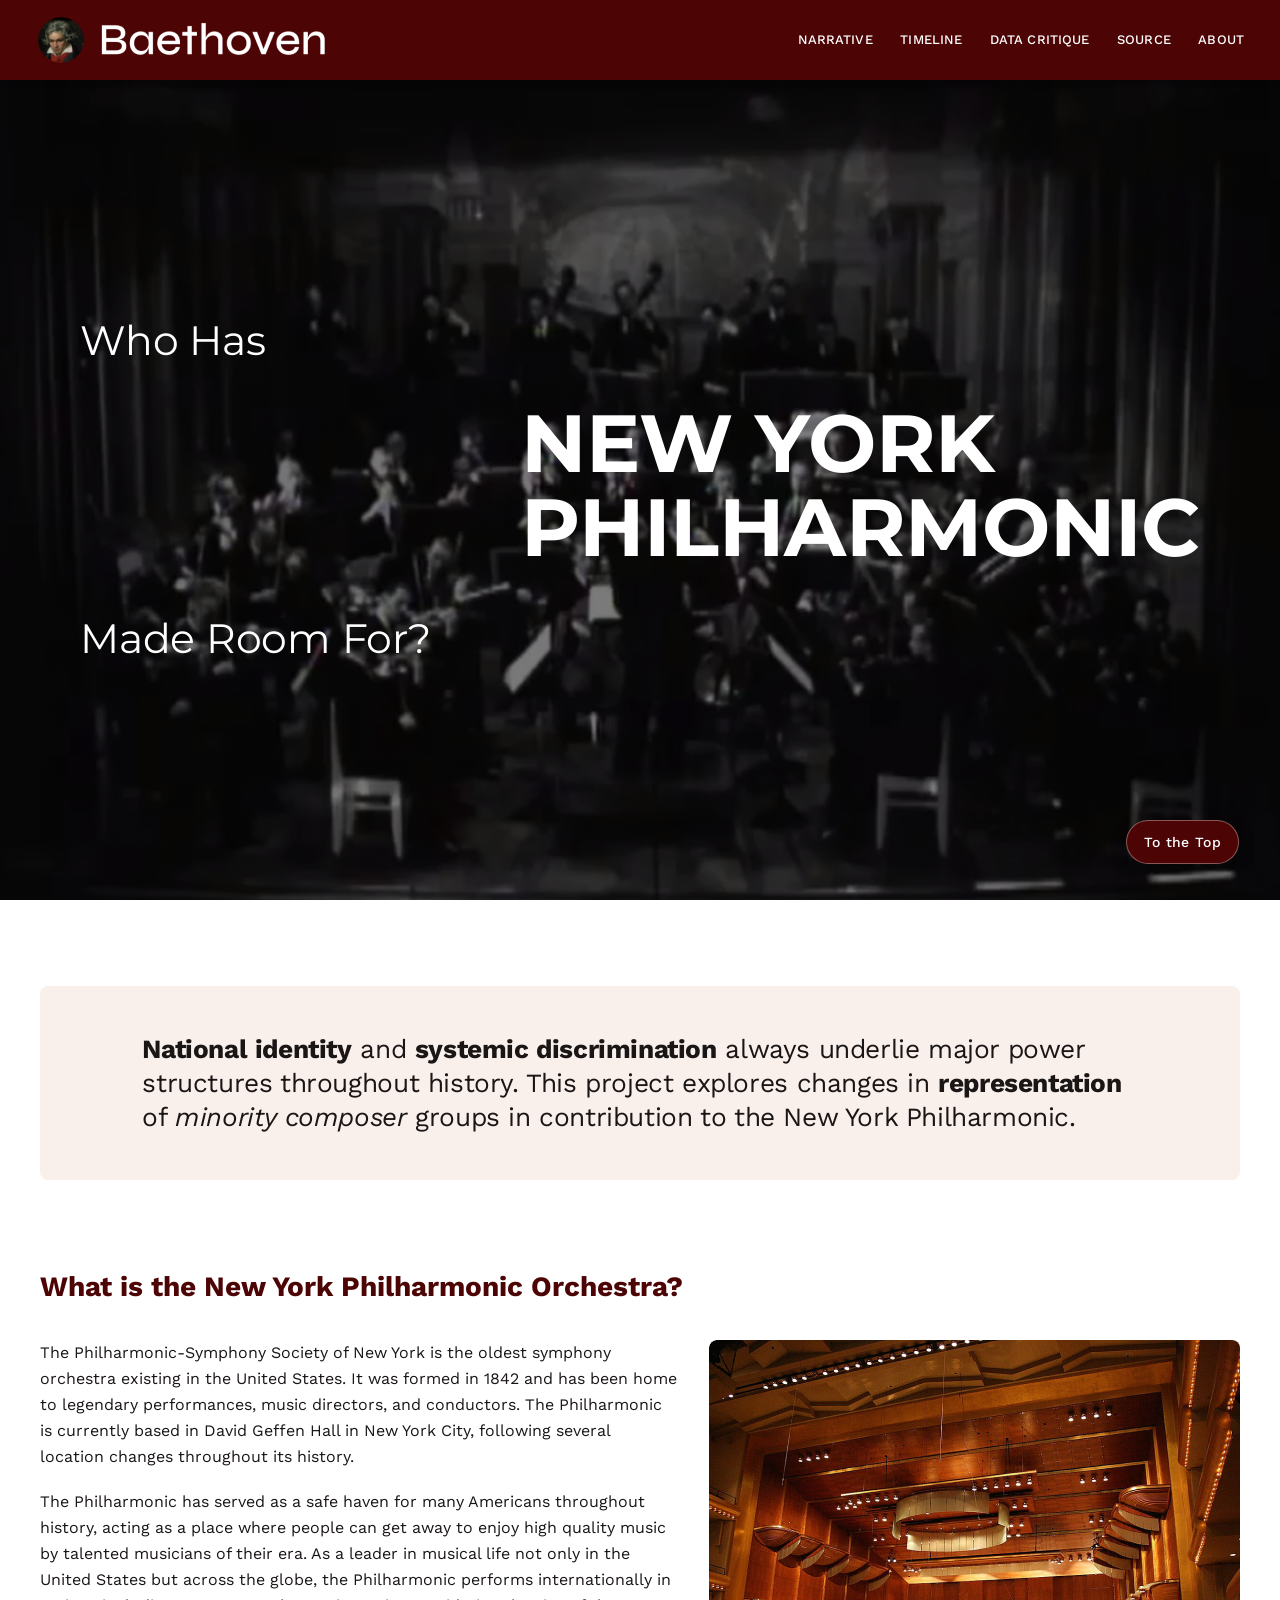
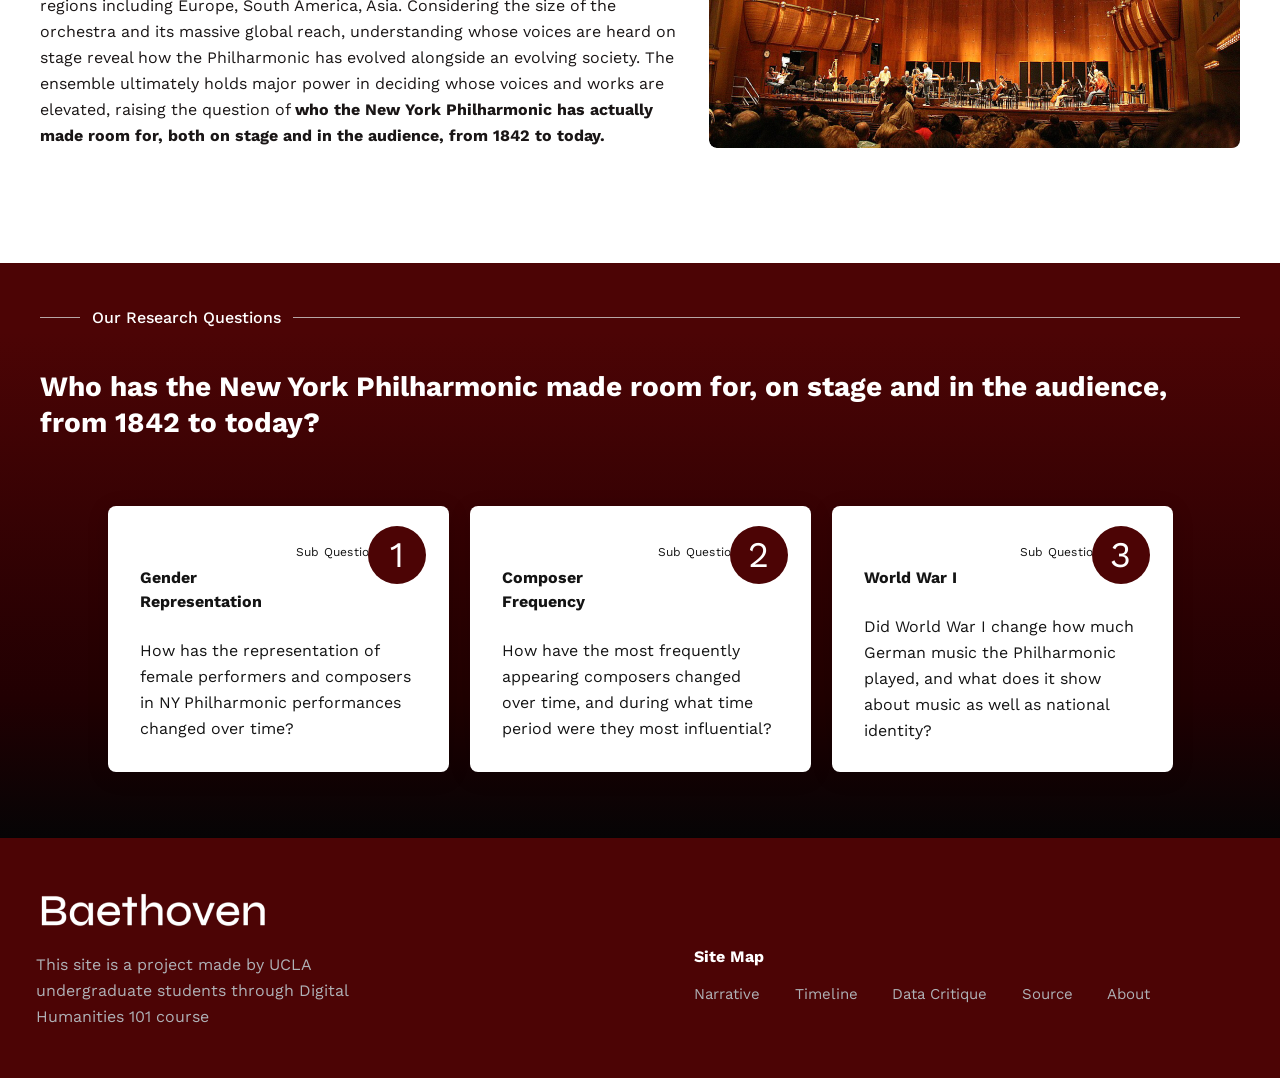
==== commit ba0f3baa: "Build Figma-first responsive DH101 site with fixed navigation, scroll reveals and research pages" ====
--- a/index.html
+++ b/index.html
@@ -1,121 +1,5 @@
-<!doctype html>
-<html lang="en">
-<head>
-  <meta charset="utf-8" />
-  <meta name="viewport" content="width=device-width, initial-scale=1" />
-  <meta name="theme-color" content="#0b0d0d" />
-  <meta name="description" content="A concept prototype for a New York Philharmonic data-story website." />
-  <title>Who Gets Heard? | Interactive Story Prototype</title>
-  <link rel="stylesheet" href="styles.css" />
-  <script src="script.js" defer></script>
-</head>
-<body>
-  <div class="scroll-progress" aria-hidden="true"><span id="progressBar"></span></div>
-  <a class="skip-link" href="#main">Skip to content</a>
-
-  <header class="site-header" id="siteHeader">
-    <a class="brand" href="#top" aria-label="Who Gets Heard? Home">
-      <span class="brand-mark" aria-hidden="true"><span></span><span></span><span></span><span></span></span>
-      <span>NY PHIL <i>/</i> THE ARCHIVE</span>
-    </a>
-    <nav class="nav-links" aria-label="Primary navigation">
-      <a href="#question">THE QUESTION</a>
-      <a href="#story">THE STORY</a>
-      <a href="#data">EXPLORE</a>
-      <a href="wireframe.html">WIREFRAME</a>
-    </nav>
-    <a class="header-index" href="#about">ABOUT ↗</a>
-  </header>
-
-  <main id="main">
-    <section class="hero" id="top" aria-labelledby="heroTitle">
-      <video id="heroVideo" class="hero-video" autoplay muted loop playsinline aria-hidden="true" preload="metadata">
-        <source src="assets/hero-loop.mp4" type="video/mp4" />
-      </video>
-      <div class="hero-wash" aria-hidden="true"></div>
-      <div class="hero-lines" aria-hidden="true"></div>
-      <div class="hero-main">
-        <p class="eyebrow hero-eyebrow"><span class="tiny-line"></span> A DATA STORY IN SOUND &amp; SILENCE</p>
-        <h1 id="heroTitle"><span class="title-line">WHO</span><span class="title-line">GETS <em>HEARD?</em></span></h1>
-        <div class="hero-meta">
-          <p>Exploring representation through the<br />New York Philharmonic performance archive.</p>
-          <p class="hero-chapter">AN INTERACTIVE EXPLORATION<br />01 — INTRODUCTION</p>
-        </div>
-      </div>
-      <div class="hero-footer">
-        <span class="vertical-caption">ARCHIVE / REPRESENTATION / HISTORY</span>
-        <a class="scroll-cue" href="#question"><span>SCROLL TO EXPLORE</span><span class="scroll-arrow">↓</span></a>
-        <button type="button" class="motion-toggle" id="motionToggle" aria-pressed="false" aria-label="Pause background video">PAUSE MOTION II</button>
-      </div>
-    </section>
-
-    <section class="statement section-pad" id="question" aria-labelledby="questionTitle">
-      <div class="section-heading reveal"><span class="section-number">01 / THE QUESTION</span><span class="section-line"></span><span class="section-type">LISTEN CLOSELY</span></div>
-      <p class="statement-kicker reveal">An orchestra is more than the music it plays.</p>
-      <h2 id="questionTitle" class="statement-title reveal">An archive tells a story.<br /><span>What it leaves out</span><br />tells another.</h2>
-      <div class="statement-bottom reveal">
-        <span class="asterisk" aria-hidden="true">✳</span>
-        <p>What can performance records reveal about which composers are remembered, repeated, and heard? Scroll through a prototype of our research story.</p>
-      </div>
-    </section>
-
-    <section class="narrative section-pad" id="story" aria-labelledby="storyTitle">
-      <div class="section-heading reveal"><span class="section-number">02 / THE STORY</span><span class="section-line"></span><span class="section-type">FOLLOW THE RECORD</span></div>
-      <div class="narrative-layout">
-        <div class="narrative-sticky">
-          <span class="eyebrow">SCROLL-DRIVEN STORYTELLING</span>
-          <h2 id="storyTitle">THE <span>UNSEEN</span><br />PATTERN.</h2>
-          <div class="record-art" aria-hidden="true">
-            <div class="record-rings"><span></span><span></span><span></span><span></span><span></span></div>
-            <div class="record-label"><span>THE ARCHIVE</span><strong id="stickyStage">01</strong><span>RECORD / STORY</span></div>
-          </div>
-          <p class="sticky-note">As you scroll, the active chapter changes.</p>
-        </div>
-        <div class="narrative-steps">
-          <article class="story-step reveal" data-stage="01">
-            <span class="step-number">CHAPTER / 01</span>
-            <h3>Every program is a choice.</h3>
-            <p>Concert programs document what an institution chose to perform. Over time, those choices become a musical history.</p>
-          </article>
-          <article class="story-step reveal" data-stage="02">
-            <span class="step-number">CHAPTER / 02</span>
-            <h3>Patterns emerge over time.</h3>
-            <p>Looking across decades helps us ask whose compositions appear consistently and whose work remains less visible.</p>
-          </article>
-          <article class="story-step reveal" data-stage="03">
-            <span class="step-number">CHAPTER / 03</span>
-            <h3>Data doesn't tell the whole story.</h3>
-            <p>Classification choices, missing records, and the structure of archival data shape what we can see.</p>
-          </article>
-        </div>
-      </div>
-    </section>
-
-    <section class="data-section section-pad" id="data" aria-labelledby="dataTitle">
-      <div class="section-heading reveal"><span class="section-number">03 / EXPLORE</span><span class="section-line"></span><span class="section-type">DATA AS A STORY</span></div>
-      <div class="data-intro reveal"><h2 id="dataTitle">LOOK <em>CLOSER.</em></h2><p>Interactive data belongs here. This first version demonstrates the design and transitions before we connect the team's real Tableau visualizations.</p></div>
-      <div class="data-panel reveal" role="region" aria-label="Interactive visualization mockup">
-        <div class="data-panel-top"><span>DATA VIEW / PROTOTYPE</span><span class="status-dot">DESIGN DEMO</span></div>
-        <div class="data-switcher" role="group" aria-label="Choose story view">
-          <button class="data-tab active" type="button" data-tab="representation" aria-pressed="true">01 / REPRESENTATION</button>
-          <button class="data-tab" type="button" data-tab="repertoire" aria-pressed="false">02 / REPERTOIRE</button>
-        </div>
-        <div class="data-stage">
-          <div class="data-copy"><span class="eyebrow" id="dataLabel">RESEARCH QUESTION ONE</span><h3 id="dataHeadline">Whose compositions appear?</h3><p id="dataBody">Explore how the representation of composers changes over time.</p></div>
-          <div class="viz-placeholder" aria-label="Placeholder for the team's actual data visualization">
-            <div class="viz-axis"><span>VISUALIZATION SPACE</span><span>TO BE CONNECTED TO REAL DATA</span></div>
-            <div class="viz-lines" aria-hidden="true"><span class="vline" style="--h:19%;--delay:.05s"></span><span class="vline" style="--h:27%;--delay:.15s"></span><span class="vline" style="--h:36%;--delay:.25s"></span><span class="vline" style="--h:25%;--delay:.35s"></span><span class="vline" style="--h:47%;--delay:.45s"></span><span class="vline" style="--h:64%;--delay:.55s"></span><span class="vline" style="--h:53%;--delay:.65s"></span><span class="vline" style="--h:78%;--delay:.75s"></span></div>
-            <span class="viz-caption">ILLUSTRATIVE SHAPES ONLY · NOT ACTUAL DATA</span>
-          </div>
-        </div>
-      </div>
-    </section>
-
-    <footer class="footer section-pad" id="about">
-      <p class="eyebrow reveal">A WORK IN PROGRESS / UCLA DIGITAL HUMANITIES</p>
-      <h2 class="reveal">THE STORY IS<br /><em>STILL BEING WRITTEN.</em></h2>
-      <div class="footer-bottom"><span>NY PHILHARMONIC DATA STORY</span><span>INTERACTIVE HOMEPAGE PROTOTYPE · NOT THE FINAL RESEARCH SITE</span><a href="#top">BACK TO TOP ↑</a></div>
-    </footer>
-  </main>
-</body>
-</html>
+<!doctype html><html lang="en"><head><meta charset="utf-8"><meta name="viewport" content="width=device-width,initial-scale=1"><meta name="description" content="UCLA Digital Humanities 101 project exploring the New York Philharmonic performance archive."><meta name="theme-color" content="#4c0405"><title>Home | Baethoven · NY Philharmonic</title><link rel="stylesheet" href="site.css"><script defer src="site.js"></script></head><body><a class="skip-link" href="#main-content">Skip to content</a><header class="site-header"><div class="header-inner"><a class="site-brand" href="index.html" aria-label="Baethoven homepage"><img class="brand-avatar" src="assets/logo-portrait.png" alt=""><img class="brand-name" src="assets/logo-wordmark.png" alt="Baethoven"></a><button class="nav-toggle" type="button" aria-expanded="false" aria-controls="main-navigation">☰ <span class="sr-only">Menu</span></button><nav id="main-navigation" class="main-nav" aria-label="Main navigation"><a href="narrative.html">NARRATIVE</a><a href="timeline.html">TIMELINE</a><a href="data-critique.html">DATA CRITIQUE</a><a href="source.html">SOURCE</a><a href="about.html">ABOUT</a></nav></div></header><div class="header-offset" id="page-top"></div><main id="main-content">
+<section class="hero" aria-labelledby="hero-heading"><img class="hero-bg" src="assets/hero-orchestra.png" alt="Historical black-and-white photograph of an orchestra performing"><div class="hero-copy"><p class="hero-before reveal">Who Has</p><h1 id="hero-heading" class="reveal"><span>NEW YORK</span><span>PHILHARMONIC</span></h1><p class="hero-after reveal">Made Room For?</p></div></section>
+<section class="quote-section"><div class="container"><p class="intro-quote reveal"><strong>National identity</strong> and <strong>systemic discrimination</strong> always underlie major power structures throughout history. This project explores changes in <strong>representation</strong> of <em>minority composer</em> groups in contribution to the New York Philharmonic.</p></div></section>
+<section class="about-intro container" aria-labelledby="about-nyphil"><h2 id="about-nyphil" class="reveal">What is the New York Philharmonic Orchestra?</h2><div class="about-intro-copy reveal"><p>The Philharmonic-Symphony Society of New York is the oldest symphony orchestra existing in the United States. It was formed in 1842 and has been home to legendary performances, music directors, and conductors. The Philharmonic is currently based in David Geffen Hall in New York City, following several location changes throughout its history.</p><p>The Philharmonic has served as a safe haven for many Americans throughout history, acting as a place where people can get away to enjoy high quality music by talented musicians of their era. As a leader in musical life not only in the United States but across the globe, the Philharmonic performs internationally in regions including Europe, South America, Asia. Considering the size of the orchestra and its massive global reach, understanding whose voices are heard on stage reveal how the Philharmonic has evolved alongside an evolving society. The ensemble ultimately holds major power in deciding whose voices and works are elevated, raising the question of <strong>who the New York Philharmonic has actually made room for, both on stage and in the audience, from 1842 to today.</strong></p></div><img class="about-intro-image reveal" src="assets/avery-fisher-hall.png" alt="Interior view of Avery Fisher Hall during an orchestra performance"></section>
+<section class="questions" aria-labelledby="research-heading"><div class="container"><p class="eyebrow-rule reveal">Our Research Questions</p><h2 id="research-heading" class="reveal">Who has the New York Philharmonic made room for, on stage and in the audience, from 1842 to today?</h2><div class="research-grid"><a class="research-card reveal" href="narrative.html#gender"><span class="sub-label">Sub Question</span><span class="number" aria-hidden="true">1</span><h3>Gender Representation</h3><p>How has the representation of female performers and composers in NY Philharmonic performances changed over time?</p></a><a class="research-card reveal" href="narrative.html#composers"><span class="sub-label">Sub Question</span><span class="number" aria-hidden="true">2</span><h3>Composer Frequency</h3><p>How have the most frequently appearing composers changed over time, and during what time period were they most influential?</p></a><a class="research-card reveal" href="timeline.html"><span class="sub-label">Sub Question</span><span class="number" aria-hidden="true">3</span><h3>World War I</h3><p>Did World War I change how much German music the Philharmonic played, and what does it show about music as well as national identity?</p></a></div></div></section></main><footer class="site-footer"><div class="footer-inner"><div class="footer-about"><a href="index.html" aria-label="Baethoven homepage"><img src="assets/logo-wordmark.png" alt="Baethoven"></a><p>This site is a project made by UCLA undergraduate students through Digital Humanities 101 course</p></div><div class="footer-map"><h2>Site Map</h2><nav class="footer-links" aria-label="Footer navigation"><a href="narrative.html">Narrative</a><a href="timeline.html">Timeline</a><a href="data-critique.html">Data Critique</a><a href="source.html">Source</a><a href="about.html">About</a></nav></div></div></footer><button type="button" class="back-top" aria-label="Scroll to top">To the Top</button></body></html>
--- a/site.css
+++ b/site.css
@@ -0,0 +1,19 @@
+@import url('https://fonts.googleapis.com/css2?family=Montserrat:wght@400;500;600;700;800&family=Work+Sans:ital,wght@0,400;0,500;0,600;0,700;1,400&display=swap');
+:root{--wine:#4c0405;--wine2:#320002;--blush:#f9efeb;--ink:#1a1616;--gray:#afb1b6;--header-height:80px;--content:1200px;}
+*{box-sizing:border-box}html{scroll-behavior:smooth;scroll-padding-top:calc(var(--header-height) + 24px)}body{margin:0;font:400 16px/1.625 'Work Sans',sans-serif;color:var(--ink);background:white;overflow-x:hidden}body.menu-open{overflow:hidden}a{color:inherit;text-decoration:none}button{font:inherit;cursor:pointer}img{max-width:100%;display:block}h1,h2,h3,h4,p{margin-top:0}a:focus-visible,button:focus-visible{outline:3px solid #e9a799;outline-offset:4px}.skip-link{position:fixed;left:14px;top:-80px;background:#fff;padding:12px;z-index:200}.skip-link:focus{top:12px}.container{width:min(calc(100% - 64px),var(--content));margin-inline:auto}
+.site-header{height:var(--header-height);position:fixed;inset:0 0 auto;z-index:100;background:var(--wine);color:#fff;box-shadow:0 1px 8px #1a000015}.header-inner{height:100%;width:min(calc(100% - 72px),1416px);margin:auto;display:flex;align-items:center;justify-content:space-between;gap:22px}.site-brand{display:flex;align-items:center;gap:10px;min-width:0;transition:opacity .25s}.site-brand:hover{opacity:.78}.brand-avatar{width:50px;height:50px;object-fit:cover;border-radius:50%;flex:none}.brand-name{height:38px;width:auto;max-width:235px;object-fit:contain}.main-nav{display:flex;gap:clamp(16px,2.15vw,42px);align-items:center}.main-nav a{font:500 13px/1.2 'Work Sans',sans-serif;letter-spacing:.01em;white-space:nowrap;position:relative;padding:12px 0;transition:opacity .25s}.main-nav a:after{content:'';height:2px;background:#fff;position:absolute;bottom:6px;left:0;width:100%;transform:scaleX(0);transform-origin:left;transition:transform .25s}.main-nav a:hover:after,.main-nav a[aria-current=page]:after{transform:scaleX(1)}.main-nav a:hover{opacity:.8}.nav-toggle{display:none;background:transparent;color:white;border:1px solid #ffffff66;border-radius:7px;padding:8px 11px}.header-offset{height:var(--header-height)}.back-top{position:fixed;right:clamp(16px,3.2vw,50px);bottom:clamp(17px,4vh,46px);z-index:91;border:1px solid #ffffff55;background:var(--wine);color:white;border-radius:999px;padding:11px 17px;box-shadow:0 6px 18px #0003;font:500 14px/20px 'Work Sans',sans-serif;letter-spacing:.025em;transition:transform .25s,background .25s,box-shadow .25s}.back-top:hover{transform:translateY(-4px);background:#781214;box-shadow:0 10px 22px #0004}
+.hero{position:relative;height:min(902px,max(690px,calc(100svh - var(--header-height))));display:flex;align-items:center;overflow:hidden;color:#fff;background:#111}.hero img.hero-bg{position:absolute;inset:0;width:100%;height:100%;object-fit:cover;object-position:center 45%;filter:brightness(.85)}.hero::after{content:'';position:absolute;inset:0;background:linear-gradient(90deg,#00000024,#00000008 65%,#00000026)}.hero-copy{width:min(calc(100% - 64px),1120px);position:relative;z-index:1;margin:auto;font-family:Montserrat,sans-serif;display:flex;flex-direction:column;gap:14px}.hero-before,.hero-after{font-weight:400;font-size:clamp(30px,3.2vw,48px);line-height:1.5;letter-spacing:-.25px;margin:0}.hero h1{font-weight:700;font-size:clamp(61px,6.35vw,96px);line-height:1.035;letter-spacing:-.25px;align-self:flex-end;width:fit-content;margin:15px 0 15px;text-transform:uppercase;max-width:100%}.hero h1 span{display:block}.hero-after{margin-top:10px}
+.quote-section{padding:86px 0 44px}.intro-quote{background:var(--blush);padding:clamp(32px,4vw,46px) clamp(30px,8vw,122px);border-radius:8px;font-size:clamp(22px,2.05vw,28px);line-height:1.3;letter-spacing:-.015em}.intro-quote strong{font-weight:700}.intro-quote em{font-style:italic}
+.about-intro{display:grid;grid-template-columns:1.2fr 1fr;gap:32px;padding-top:18px;padding-bottom:95px}.about-intro h2{grid-column:1/-1;font-size:28px;line-height:36px;color:var(--wine);margin:0 0 3px}.about-intro-copy p{font-size:16px;line-height:26px;margin:0 0 19px}.about-intro-image{width:100%;height:408px;object-fit:cover;border-radius:8px;align-self:start}
+.questions{background:linear-gradient(180deg,var(--wine) 12%,#210002 76%,#060405 100%);padding:42px 0 66px;color:#fff}.eyebrow-rule{display:flex;align-items:center;gap:12px;margin-bottom:38px;font-size:16px;font-weight:500}.eyebrow-rule:before,.eyebrow-rule:after{content:'';height:1px;background:#b6a6a6;flex:1}.eyebrow-rule:before{flex:0 0 max(0px,calc((100vw - 1200px)/2))}.questions h2{font:700 28px/1.3 'Work Sans',sans-serif;margin:0 0 65px}.research-grid{display:grid;grid-template-columns:repeat(3,minmax(0,1fr));gap:21px;width:min(100%,1065px);margin:auto}.research-card{display:block;position:relative;background:#fff;color:#141414;border-radius:8px;min-height:251px;padding:38px 32px 28px;box-shadow:0 4px 22px #0002;transition:transform .3s,box-shadow .3s,background .3s}.research-card:hover{transform:translateY(-8px);box-shadow:0 18px 38px #0004;background:#fff8f4}.research-card .sub-label{display:block;font-size:12px;line-height:16px;letter-spacing:.2px;text-align:right;margin:0 0 6px;padding-right:40px}.research-card h3{font-size:16px;line-height:24px;font-weight:700;max-width:155px;margin:0 0 24px}.research-card p{font-size:16px;line-height:26px;margin:0}.research-card .number{position:absolute;right:23px;top:20px;border-radius:50%;width:58px;height:58px;display:grid;place-items:center;background:var(--wine);color:white;font:400 36px/1 'Work Sans',sans-serif}
+.site-footer{background:var(--wine);color:white;min-height:240px;padding:54px 0 40px}.footer-inner{width:min(calc(100% - 72px),1376px);margin:auto;display:flex;justify-content:space-between;gap:48px;align-items:flex-start}.footer-about{max-width:320px}.footer-about img{width:235px;max-width:100%;height:auto;margin-bottom:22px}.footer-about p{font:400 16px/26px 'Work Sans',sans-serif;color:var(--gray);margin:0}.footer-map{padding-top:52px;min-width:550px}.footer-map h2{font:700 16px/26px 'Work Sans',sans-serif;margin:0 0 12px}.footer-links{display:flex;flex-wrap:wrap;gap:clamp(16px,2.7vw,42px)}.footer-links a{color:var(--gray);font-size:15px;transition:color .2s,transform .2s}.footer-links a:hover{color:white;transform:translateY(-2px);text-decoration:underline;text-underline-offset:5px}
+.page-head{padding:110px 0 75px}.page-head h1{font:700 clamp(30px,3.4vw,48px)/1.28 'Work Sans',sans-serif;color:var(--wine);margin:0;max-width:1050px}.page-head p{max-width:820px;margin:24px 0 0}.page-title{text-align:center;font-size:36px;font-weight:500;margin:0}.narrative-content{padding:80px 0 100px}.narrative-block{margin:0 auto 115px;max-width:1200px}.narrative-block h2{font-size:25px;color:var(--wine);line-height:1.4}.narrative-block p{line-height:1.8}.placeholder-chart{height:430px;background:#f8f8f8;border-radius:6px;display:flex;align-items:center;justify-content:center;flex-direction:column;color:#a9abb0;border:1px solid #eee}.placeholder-bars{height:110px;display:flex;gap:8px;align-items:end;margin-bottom:24px}.placeholder-bars span{width:18px;border:1px solid #afadb0;border-radius:2px 2px 0 0;background:#e7e5e5}.placeholder-bars span:nth-child(1){height:35%}.placeholder-bars span:nth-child(2){height:65%}.placeholder-bars span:nth-child(3){height:48%}.placeholder-bars span:nth-child(4){height:90%;background:#ead6d6}.placeholder-bars span:nth-child(5){height:70%}.placeholder-bars span:nth-child(6){height:100%}.placeholder-bars span:nth-child(7){height:55%}.placeholder-caption{font-size:13px;color:#8b8c90}
+.timeline-hero{padding:85px 0 120px;display:grid;grid-template-columns:1fr .9fr;gap:40px;align-items:center}.timeline-hero h1{font-size:28px;line-height:36px;color:var(--wine);margin:0}.timeline-photo{justify-self:end;width:min(100%,519px);max-height:390px;object-fit:cover;box-shadow:22px 20px 0 var(--wine)}
+.timeline-shell{background:linear-gradient(var(--wine),#150000 85%);padding:90px 0 100px}.timeline-shell> .container>h2{color:white;font-size:32px;margin-bottom:28px}.timeline-board{background:#fff;padding:70px 52px 80px;border-radius:8px}.timeline-illustrations{display:grid;grid-template-columns:1fr 1fr;gap:40px;margin-bottom:60px}.timeline-illustrations figure{margin:0;text-align:center}.timeline-illustrations img{width:min(100%,390px);aspect-ratio:1.54;object-fit:contain;margin:0 auto 16px}.timeline-illustrations figcaption{font-size:17px;font-weight:600}
+.timeline-track{position:relative;margin:0 auto;max-width:1060px;padding:10px 0 40px}.timeline-track:before{content:'';position:absolute;left:50%;top:0;bottom:0;width:2px;background:#eadfdf;transform:translateX(-50%)}.timeline-progress{position:absolute;left:50%;top:0;width:2px;height:0;background:var(--wine);transform:translateX(-50%);z-index:1;pointer-events:none;will-change:height}.timeline-row{display:grid;grid-template-columns:1fr 82px 1fr;align-items:start;min-height:300px;gap:12px;position:relative;padding:35px 0}.timeline-year{grid-column:2;grid-row:1;z-index:3;align-self:start;justify-self:center;background:var(--wine);color:#fff;border-radius:5px;padding:7px 13px;min-width:74px;text-align:center;font-size:15px;font-weight:700;line-height:20px}.timeline-event{border:1px solid #e9dada;box-shadow:0 3px 9px #27000010;border-radius:6px;padding:23px 27px;background:white;line-height:1.7;font-size:15px;transition:transform .35s,box-shadow .35s}.timeline-event:hover{transform:translateY(-5px);box-shadow:0 11px 25px #27000022}.timeline-event p{margin:0;white-space:pre-line}.timeline-event.world{grid-column:1;grid-row:1}.timeline-event.phil{grid-column:3;grid-row:1}.timeline-event.empty{visibility:hidden}.timeline-row:after{content:'';position:absolute;top:50px;left:50%;z-index:2;width:12px;height:12px;background:white;border:2px solid var(--wine);border-radius:50%;transform:translate(-50%,-50%) scale(.6);opacity:.3;transition:opacity .3s,transform .3s}.timeline-row.is-visible:after{transform:translate(-50%,-50%) scale(1);opacity:1}
+.about-team{padding:70px 0 100px}.team-grid{display:grid;grid-template-columns:repeat(3,1fr);gap:24px;margin:90px auto;max-width:1200px}.team-card{padding:22px;background:#f0f0f0;min-height:400px;transition:transform .3s,box-shadow .3s}.team-card:hover{transform:translateY(-5px);box-shadow:0 15px 35px #0002}.team-photo{height:255px;border:1px solid #b9bbc0;border-radius:7px;background:#ececec;display:grid;place-items:center;color:#9da1a6}.team-line{height:10px;border-radius:3px;background:#afb1b6;margin-top:14px;width:76%}.team-line.dark{height:17px;width:60%;background:#686a70}.team-line.short{width:45%}.team-description{height:12px;margin:8px 0 0;background:#afb1b6;border-radius:2px}.team-description:first-of-type{margin-top:25px}.about-details{margin:90px auto 50px;max-width:1100px}.about-details p{margin:0 0 22px}.design-placeholder{border-radius:5px;background:#f4f4f4;min-height:350px;display:grid;place-items:center;color:#94969b;text-align:center;padding:30px}.design-placeholder h2{margin:0 0 15px;font-size:27px;color:var(--wine)}.design-placeholder p{max-width:530px;margin:0;color:#666}
+.reveal{opacity:1;transform:none}.motion-on .reveal{opacity:0;transform:translateY(38px);transition:opacity .85s ease,transform .85s cubic-bezier(.2,.8,.2,1)}.motion-on .reveal.is-visible{opacity:1;transform:none}.motion-on .timeline-event{opacity:0;transform:translateY(26px);transition:opacity .65s ease,transform .65s ease,box-shadow .3s}.motion-on .timeline-row.is-visible .timeline-event{opacity:1;transform:translateY(0)}
+@media(max-width:1100px){.brand-name{max-width:170px;height:auto}.header-inner{width:calc(100% - 40px)}.main-nav{gap:17px}.main-nav a{font-size:11px}.hero h1{font-size:clamp(55px,6.5vw,80px)}.research-card{padding:32px 22px 24px}.research-card p{font-size:14px;line-height:23px}.research-card .number{width:48px;height:48px;font-size:30px}.footer-map{min-width:0}.footer-links{gap:15px}.timeline-board{padding-inline:25px}}
+@media(max-width:780px){:root{--header-height:70px}.container{width:min(calc(100% - 40px),var(--content))}.brand-avatar{width:43px;height:43px}.brand-name{max-width:188px}.nav-toggle{display:block}.main-nav{display:none;position:absolute;left:0;top:var(--header-height);width:100%;padding:18px 24px 26px;flex-direction:column;align-items:stretch;gap:4px;background:var(--wine);box-shadow:0 15px 23px #0002}.main-nav.open{display:flex}.main-nav a{font-size:16px;padding:12px 4px}.hero{height:max(640px,calc(88svh - var(--header-height)))}.hero-copy{width:calc(100% - 44px)}.hero h1{font-size:clamp(42px,8.2vw,73px);align-self:flex-start;margin:22px 0}.hero-before,.hero-after{font-size:clamp(26px,5vw,37px)}.quote-section{padding-top:60px}.intro-quote{font-size:23px;padding:32px}.about-intro{grid-template-columns:1fr;padding-bottom:68px}.about-intro h2{grid-column:auto}.about-intro-image{height:auto;max-height:440px;aspect-ratio:1.5;object-fit:cover}.questions h2{font-size:24px;margin-bottom:35px}.research-grid{grid-template-columns:1fr;max-width:520px}.research-card{min-height:210px}.research-card h3{margin-bottom:18px}.footer-inner{flex-direction:column;gap:24px}.footer-map{padding-top:0}.site-footer{padding:44px 0}.page-head{padding:78px 0 60px}.timeline-hero{grid-template-columns:1fr;padding:70px 0 95px}.timeline-photo{justify-self:center}.timeline-shell{padding:70px 0}.timeline-board{padding:40px 22px}.timeline-event{padding:18px;font-size:13px}.timeline-row{grid-template-columns:1fr 72px 1fr;gap:8px}.timeline-year{min-width:65px}.team-grid{grid-template-columns:repeat(2,1fr)}}
+@media(max-width:560px){.brand-name{max-width:175px}.hero{height:min(720px,max(570px,82svh))}.hero h1{font-size:clamp(35px,9vw,50px);line-height:1.1}.hero h1 span{overflow-wrap:anywhere}.hero-before,.hero-after{font-size:26px}.hero-bg{object-position:53% center}.intro-quote{font-size:20px;padding:26px}.about-intro h2{font-size:24px;line-height:1.35}.about-intro-copy p{font-size:15px;line-height:1.8}.questions{padding-bottom:55px}.eyebrow-rule{font-size:14px}.questions h2{font-size:22px}.footer-inner{width:calc(100% - 40px)}.footer-links{display:grid;grid-template-columns:repeat(2,1fr)}.footer-about p{font-size:14px}.footer-map h2{font-size:16px}.back-top{right:15px;bottom:17px;font-size:12px;padding:9px 14px}.timeline-illustrations{gap:8px}.timeline-illustrations figcaption{font-size:12px}.timeline-track:before,.timeline-progress{left:32px}.timeline-row{display:grid;grid-template-columns:70px minmax(0,1fr);gap:8px;min-height:auto;padding:27px 0 30px}.timeline-year{grid-column:1;grid-row:1;justify-self:start;min-width:64px;font-size:12px;padding:7px 6px}.timeline-event.world{grid-column:2;grid-row:1}.timeline-event.phil{grid-column:2;grid-row:2}.timeline-event.empty{display:none}.timeline-row:after{left:32px;top:55px}.timeline-event{font-size:13px;padding:14px}.timeline-event.world+.timeline-event.phil{margin-top:10px}.team-grid{grid-template-columns:1fr;max-width:440px}.team-photo{height:250px}.page-head h1{font-size:28px}}
+@media(prefers-reduced-motion:reduce){html{scroll-behavior:auto}.motion-on .reveal,.motion-on .timeline-event{opacity:1;transform:none;transition:none}.timeline-row:after{transition:none}}
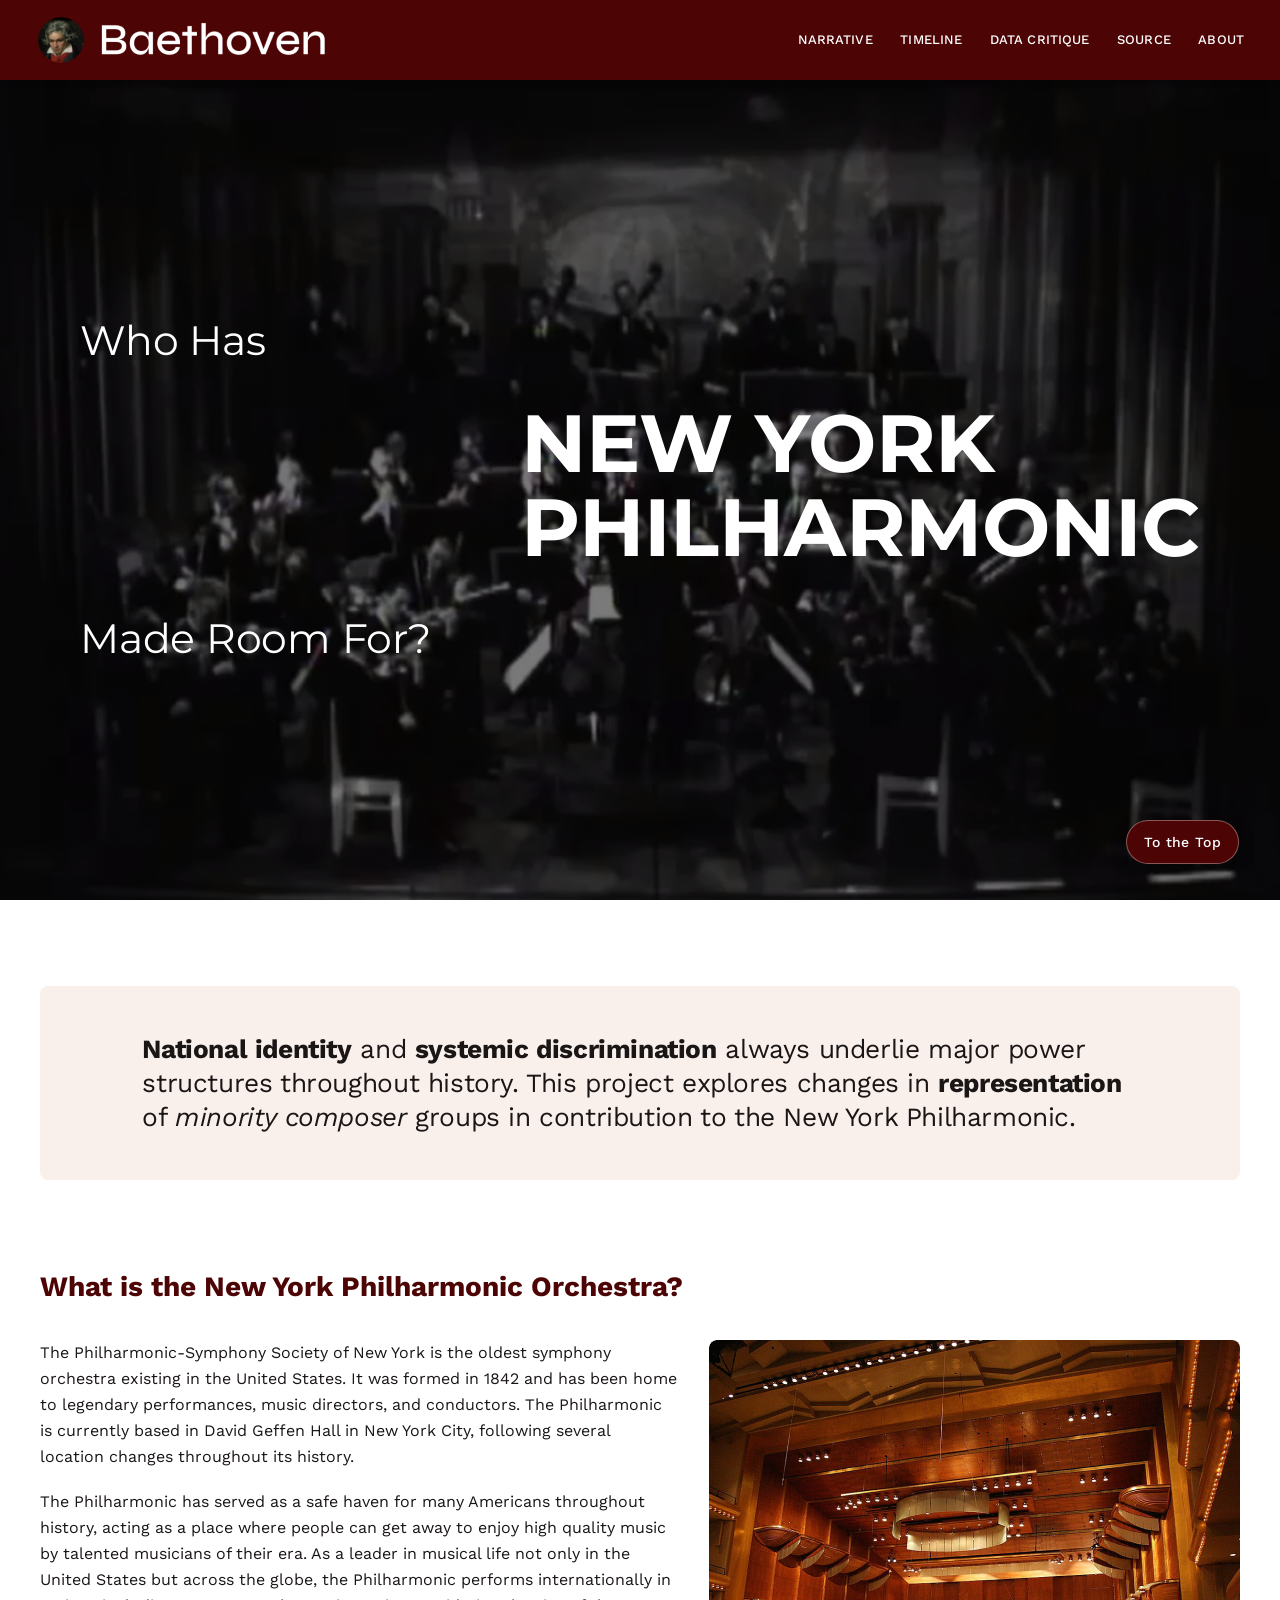
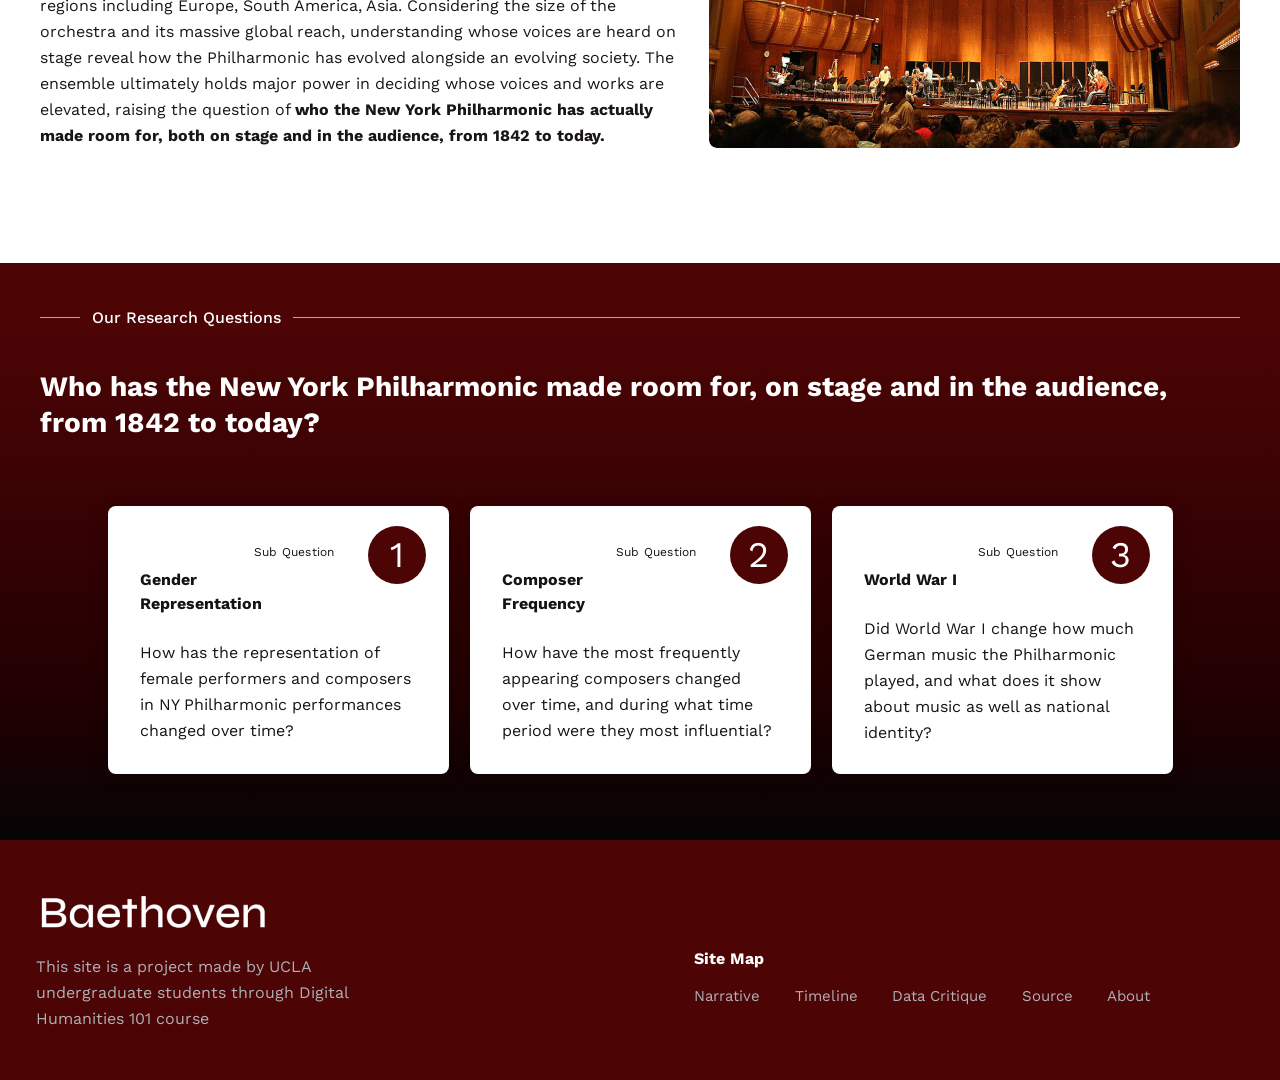
==== commit 29c1b6cf: "Restore Figma Timeline introduction, space question numbers, and prepare looping HeroVid background" ====
--- a/index.html
+++ b/index.html
@@ -1,5 +1,5 @@
 <!doctype html><html lang="en"><head><meta charset="utf-8"><meta name="viewport" content="width=device-width,initial-scale=1"><meta name="description" content="UCLA Digital Humanities 101 project exploring the New York Philharmonic performance archive."><meta name="theme-color" content="#4c0405"><title>Home | Baethoven · NY Philharmonic</title><link rel="stylesheet" href="site.css"><script defer src="site.js"></script></head><body><a class="skip-link" href="#main-content">Skip to content</a><header class="site-header"><div class="header-inner"><a class="site-brand" href="index.html" aria-label="Baethoven homepage"><img class="brand-avatar" src="assets/logo-portrait.png" alt=""><img class="brand-name" src="assets/logo-wordmark.png" alt="Baethoven"></a><button class="nav-toggle" type="button" aria-expanded="false" aria-controls="main-navigation">☰ <span class="sr-only">Menu</span></button><nav id="main-navigation" class="main-nav" aria-label="Main navigation"><a href="narrative.html">NARRATIVE</a><a href="timeline.html">TIMELINE</a><a href="data-critique.html">DATA CRITIQUE</a><a href="source.html">SOURCE</a><a href="about.html">ABOUT</a></nav></div></header><div class="header-offset" id="page-top"></div><main id="main-content">
-<section class="hero" aria-labelledby="hero-heading"><img class="hero-bg" src="assets/hero-orchestra.png" alt="Historical black-and-white photograph of an orchestra performing"><div class="hero-copy"><p class="hero-before reveal">Who Has</p><h1 id="hero-heading" class="reveal"><span>NEW YORK</span><span>PHILHARMONIC</span></h1><p class="hero-after reveal">Made Room For?</p></div></section>
+<section class="hero" aria-labelledby="hero-heading"><video class="hero-video" autoplay muted loop playsinline preload="metadata" poster="assets/hero-orchestra.png" aria-hidden="true"><source src="HeroVid.mp4" type="video/mp4"></video><img class="hero-bg" src="assets/hero-orchestra.png" alt="Historical black-and-white photograph of an orchestra performing"><div class="hero-copy"><p class="hero-before reveal">Who Has</p><h1 id="hero-heading" class="reveal"><span>NEW YORK</span><span>PHILHARMONIC</span></h1><p class="hero-after reveal">Made Room For?</p></div></section>
 <section class="quote-section"><div class="container"><p class="intro-quote reveal"><strong>National identity</strong> and <strong>systemic discrimination</strong> always underlie major power structures throughout history. This project explores changes in <strong>representation</strong> of <em>minority composer</em> groups in contribution to the New York Philharmonic.</p></div></section>
 <section class="about-intro container" aria-labelledby="about-nyphil"><h2 id="about-nyphil" class="reveal">What is the New York Philharmonic Orchestra?</h2><div class="about-intro-copy reveal"><p>The Philharmonic-Symphony Society of New York is the oldest symphony orchestra existing in the United States. It was formed in 1842 and has been home to legendary performances, music directors, and conductors. The Philharmonic is currently based in David Geffen Hall in New York City, following several location changes throughout its history.</p><p>The Philharmonic has served as a safe haven for many Americans throughout history, acting as a place where people can get away to enjoy high quality music by talented musicians of their era. As a leader in musical life not only in the United States but across the globe, the Philharmonic performs internationally in regions including Europe, South America, Asia. Considering the size of the orchestra and its massive global reach, understanding whose voices are heard on stage reveal how the Philharmonic has evolved alongside an evolving society. The ensemble ultimately holds major power in deciding whose voices and works are elevated, raising the question of <strong>who the New York Philharmonic has actually made room for, both on stage and in the audience, from 1842 to today.</strong></p></div><img class="about-intro-image reveal" src="assets/avery-fisher-hall.png" alt="Interior view of Avery Fisher Hall during an orchestra performance"></section>
 <section class="questions" aria-labelledby="research-heading"><div class="container"><p class="eyebrow-rule reveal">Our Research Questions</p><h2 id="research-heading" class="reveal">Who has the New York Philharmonic made room for, on stage and in the audience, from 1842 to today?</h2><div class="research-grid"><a class="research-card reveal" href="narrative.html#gender"><span class="sub-label">Sub Question</span><span class="number" aria-hidden="true">1</span><h3>Gender Representation</h3><p>How has the representation of female performers and composers in NY Philharmonic performances changed over time?</p></a><a class="research-card reveal" href="narrative.html#composers"><span class="sub-label">Sub Question</span><span class="number" aria-hidden="true">2</span><h3>Composer Frequency</h3><p>How have the most frequently appearing composers changed over time, and during what time period were they most influential?</p></a><a class="research-card reveal" href="timeline.html"><span class="sub-label">Sub Question</span><span class="number" aria-hidden="true">3</span><h3>World War I</h3><p>Did World War I change how much German music the Philharmonic played, and what does it show about music as well as national identity?</p></a></div></div></section></main><footer class="site-footer"><div class="footer-inner"><div class="footer-about"><a href="index.html" aria-label="Baethoven homepage"><img src="assets/logo-wordmark.png" alt="Baethoven"></a><p>This site is a project made by UCLA undergraduate students through Digital Humanities 101 course</p></div><div class="footer-map"><h2>Site Map</h2><nav class="footer-links" aria-label="Footer navigation"><a href="narrative.html">Narrative</a><a href="timeline.html">Timeline</a><a href="data-critique.html">Data Critique</a><a href="source.html">Source</a><a href="about.html">About</a></nav></div></div></footer><button type="button" class="back-top" aria-label="Scroll to top">To the Top</button></body></html>
--- a/site.css
+++ b/site.css
@@ -17,3 +17,36 @@
 @media(max-width:780px){:root{--header-height:70px}.container{width:min(calc(100% - 40px),var(--content))}.brand-avatar{width:43px;height:43px}.brand-name{max-width:188px}.nav-toggle{display:block}.main-nav{display:none;position:absolute;left:0;top:var(--header-height);width:100%;padding:18px 24px 26px;flex-direction:column;align-items:stretch;gap:4px;background:var(--wine);box-shadow:0 15px 23px #0002}.main-nav.open{display:flex}.main-nav a{font-size:16px;padding:12px 4px}.hero{height:max(640px,calc(88svh - var(--header-height)))}.hero-copy{width:calc(100% - 44px)}.hero h1{font-size:clamp(42px,8.2vw,73px);align-self:flex-start;margin:22px 0}.hero-before,.hero-after{font-size:clamp(26px,5vw,37px)}.quote-section{padding-top:60px}.intro-quote{font-size:23px;padding:32px}.about-intro{grid-template-columns:1fr;padding-bottom:68px}.about-intro h2{grid-column:auto}.about-intro-image{height:auto;max-height:440px;aspect-ratio:1.5;object-fit:cover}.questions h2{font-size:24px;margin-bottom:35px}.research-grid{grid-template-columns:1fr;max-width:520px}.research-card{min-height:210px}.research-card h3{margin-bottom:18px}.footer-inner{flex-direction:column;gap:24px}.footer-map{padding-top:0}.site-footer{padding:44px 0}.page-head{padding:78px 0 60px}.timeline-hero{grid-template-columns:1fr;padding:70px 0 95px}.timeline-photo{justify-self:center}.timeline-shell{padding:70px 0}.timeline-board{padding:40px 22px}.timeline-event{padding:18px;font-size:13px}.timeline-row{grid-template-columns:1fr 72px 1fr;gap:8px}.timeline-year{min-width:65px}.team-grid{grid-template-columns:repeat(2,1fr)}}
 @media(max-width:560px){.brand-name{max-width:175px}.hero{height:min(720px,max(570px,82svh))}.hero h1{font-size:clamp(35px,9vw,50px);line-height:1.1}.hero h1 span{overflow-wrap:anywhere}.hero-before,.hero-after{font-size:26px}.hero-bg{object-position:53% center}.intro-quote{font-size:20px;padding:26px}.about-intro h2{font-size:24px;line-height:1.35}.about-intro-copy p{font-size:15px;line-height:1.8}.questions{padding-bottom:55px}.eyebrow-rule{font-size:14px}.questions h2{font-size:22px}.footer-inner{width:calc(100% - 40px)}.footer-links{display:grid;grid-template-columns:repeat(2,1fr)}.footer-about p{font-size:14px}.footer-map h2{font-size:16px}.back-top{right:15px;bottom:17px;font-size:12px;padding:9px 14px}.timeline-illustrations{gap:8px}.timeline-illustrations figcaption{font-size:12px}.timeline-track:before,.timeline-progress{left:32px}.timeline-row{display:grid;grid-template-columns:70px minmax(0,1fr);gap:8px;min-height:auto;padding:27px 0 30px}.timeline-year{grid-column:1;grid-row:1;justify-self:start;min-width:64px;font-size:12px;padding:7px 6px}.timeline-event.world{grid-column:2;grid-row:1}.timeline-event.phil{grid-column:2;grid-row:2}.timeline-event.empty{display:none}.timeline-row:after{left:32px;top:55px}.timeline-event{font-size:13px;padding:14px}.timeline-event.world+.timeline-event.phil{margin-top:10px}.team-grid{grid-template-columns:1fr;max-width:440px}.team-photo{height:250px}.page-head h1{font-size:28px}}
 @media(prefers-reduced-motion:reduce){html{scroll-behavior:auto}.motion-on .reveal,.motion-on .timeline-event{opacity:1;transform:none;transition:none}.timeline-row:after{transition:none}}
+
+
+/* Figma refinements: avoid question-number collisions at every viewport width. */
+.research-card .sub-label {padding-right:0; margin-right:82px; text-align:right; white-space:nowrap; min-height:18px;}
+.research-card .number {pointer-events:none;}
+
+/* Homepage: use the supplied looping film when HeroVid.mp4 is present.
+   The original Figma still remains beneath it as a loading/failure fallback. */
+.hero img.hero-bg {z-index:0;}
+.hero .hero-video {position:absolute;inset:0;width:100%;height:100%;z-index:1;object-fit:cover;object-position:center center;filter:brightness(.85);pointer-events:none;}
+.hero::after {z-index:2;pointer-events:none;}
+.hero .hero-copy {z-index:3;}
+
+/* Timeline: full-width question title, followed by the original two-paragraph
+   intro on the left and the historical image on the right. */
+.timeline-hero {grid-template-columns:minmax(0,1.12fr) minmax(0,1fr);column-gap:clamp(30px,3vw,50px);row-gap:42px;align-items:start;padding-top:75px;padding-bottom:115px;}
+.timeline-hero h1 {grid-column:1/-1;grid-row:1;max-width:1069px;}
+.timeline-summary {grid-column:1;grid-row:2;max-width:652px;}
+.timeline-summary p {font-size:16px;line-height:26px;margin:0 0 20px;}
+.timeline-summary p:last-child{margin-bottom:0;}
+.timeline-hero .timeline-photo {grid-column:2;grid-row:2;align-self:start;width:min(100%,519px);max-height:none;aspect-ratio:519 / 391;object-fit:cover;justify-self:end;}
+@media (max-width:780px) {
+ .timeline-hero {grid-template-columns:1fr;row-gap:24px;padding-top:60px;padding-bottom:75px;}
+ .timeline-hero h1 {grid-column:1;grid-row:1;}
+ .timeline-summary {grid-column:1;grid-row:2;max-width:100%;}
+ .timeline-hero .timeline-photo {grid-column:1;grid-row:3;width:min(100%,560px);justify-self:center;margin-top:15px;}
+}
+@media (max-width:400px) {
+ .research-card .sub-label {margin-right:78px;font-size:11px;}
+}
+@media (prefers-reduced-motion:reduce) {
+ .hero .hero-video{display:none;}
+}
